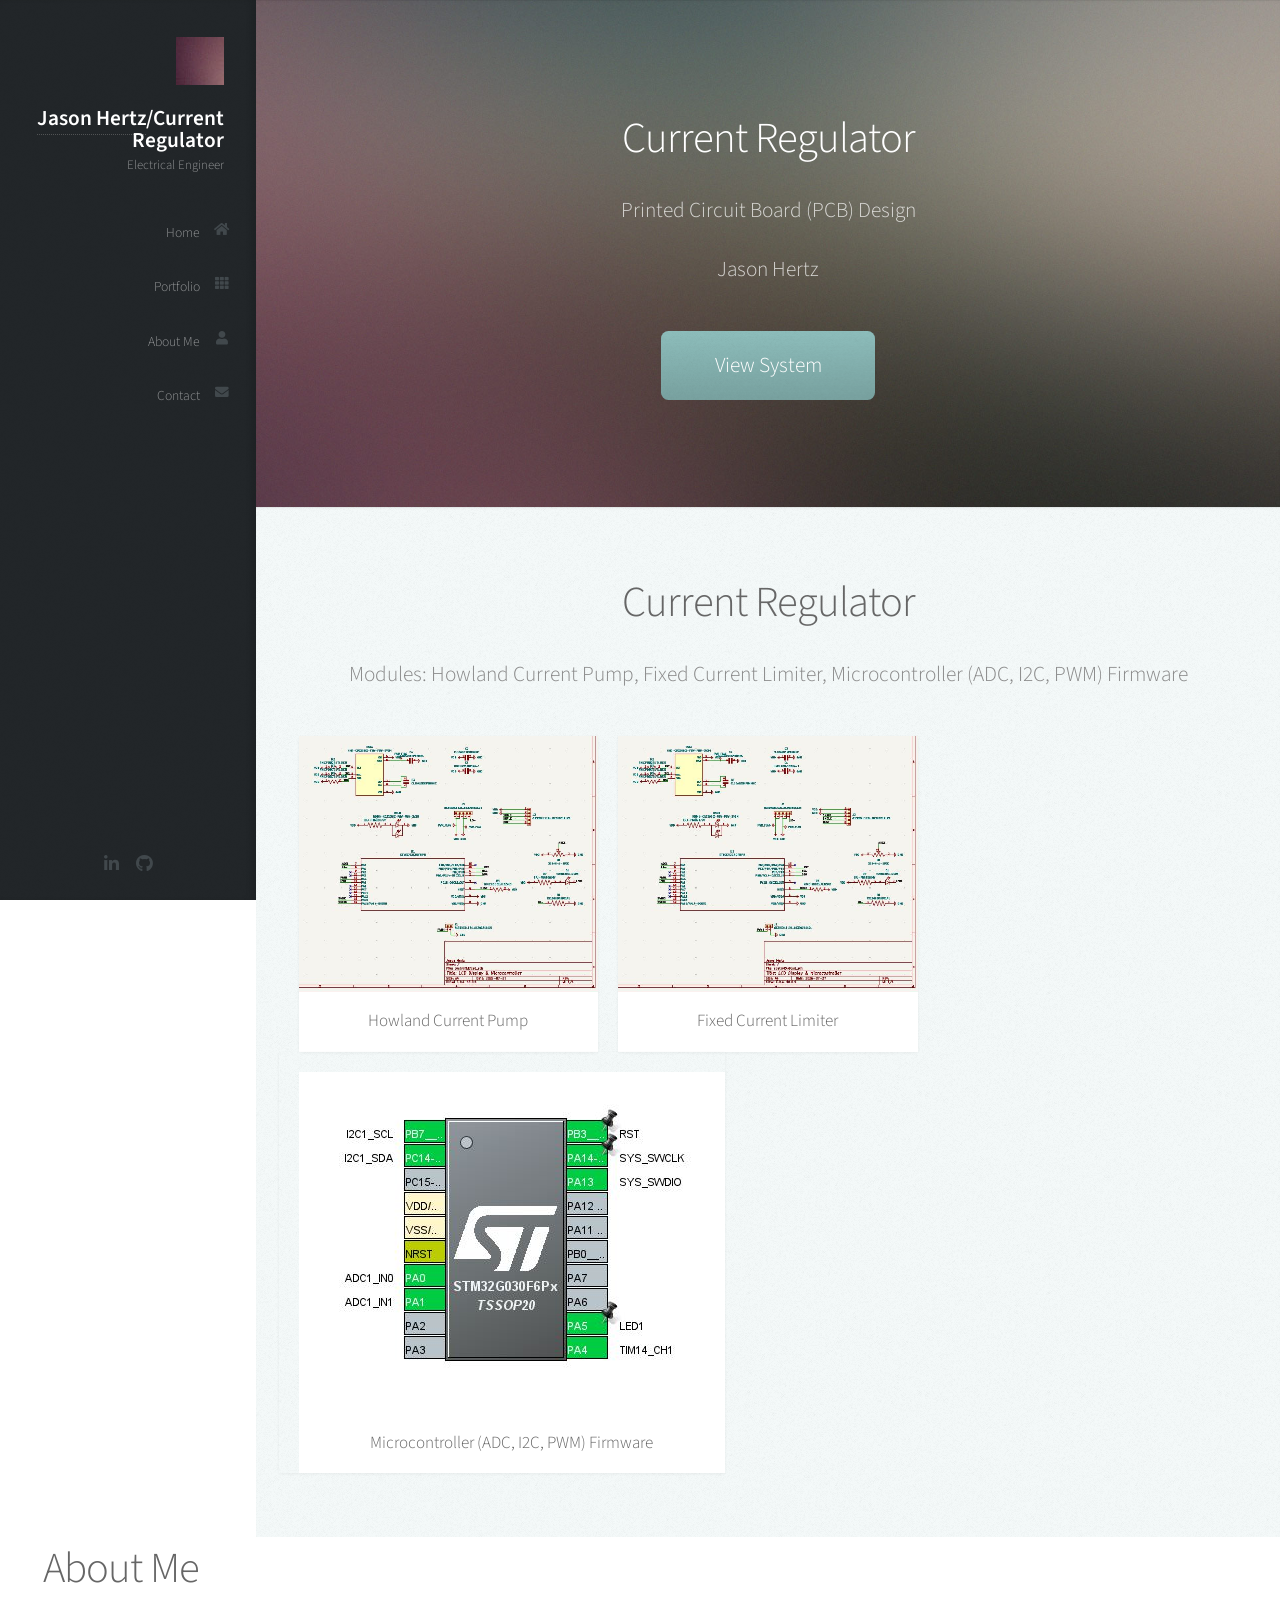
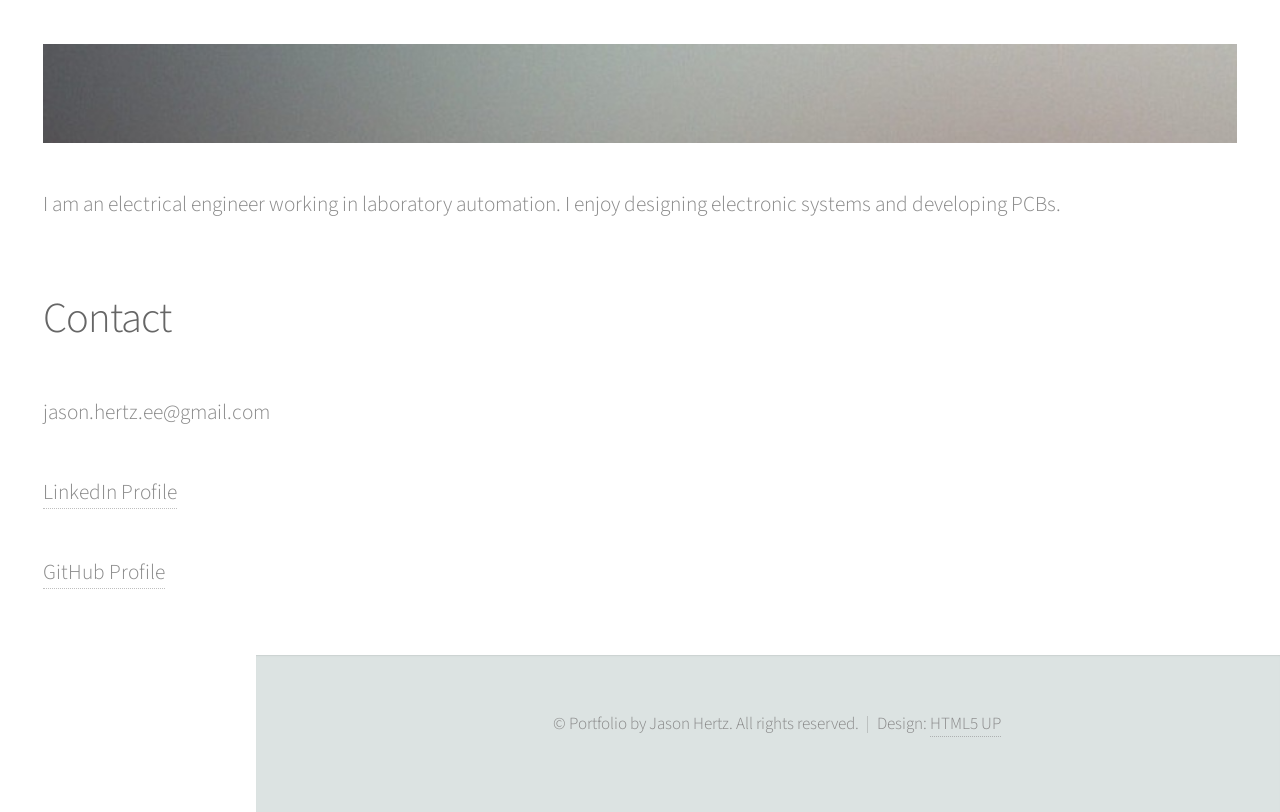
==== currentRegulatorIndex1.html @ 408d08e4 "Update title and content for Current Regulator page" ====
<!DOCTYPE HTML>
<!--
	Prologue by HTML5 UP
	html5up.net | @ajlkn
	Free for personal and commercial use under the CCA 3.0 license (html5up.net/license)
-->
<html>
	<head>
		<title>Jason Hertz/LCD Display</title>
		<meta charset="utf-8" />
		<meta name="viewport" content="width=device-width, initial-scale=1, user-scalable=no" />
		<link rel="stylesheet" href="assets/css/main.css" />
	</head>
	<body class="is-preload">

		<!-- Header -->
			<div id="header">

				<div class="top">

					<!-- Logo -->
						<div id="logo">
							<span class="image avatar48"><img src="images/avatar.jpg" alt="" /></span>
							<h1 id="title"><a href="https://jasonhertzee.github.io/">Jason Hertz</a>/Current Regulator</h1>
							<p>Electrical Engineer</p>
						</div>

					<!-- Nav -->
						<nav id="nav">
							<ul>
								<li><a href="../index.html#top" id="top-link"><span class="icon solid fa-home">Home</span></a></li>
								<li><a href="../index.html#portfolio" id="portfolio-link"><span class="icon solid fa-th">Portfolio</span></a></li>
								<li><a href="../index.html#about" id="about-link"><span class="icon solid fa-user">About Me</span></a></li>
								<li><a href="../index.html#contact" id="contact-link"><span class="icon solid fa-envelope">Contact</span></a></li>
							</ul>
						</nav>

				</div>

				<div class="bottom">

					<!-- Social Icons -->
						<ul class="icons">
							<li><a href="https://www.linkedin.com/in/jason-hertz-9854b223b/" class="icon brands fa-linkedin-in"><span class="label">LinkedIn</span></a></li>
							<li><a href="https://github.com/JasonHertzEE/JasonHertzEE" class="icon brands fa-github"><span class="label">Github</span></a></li>				
						</ul>
				</div>

			</div>

		<!-- Main -->
			<div id="main">

				<!-- Intro -->
					<section id="top" class="one dark cover">
						<div class="container">

							<header>
								<h2 class="alt"><strong>Current Regulator</strong></h2>
								<p>Printed Circuit Board (PCB) Design</p>
								<p>Jason Hertz</p>
							</header>

							<footer>
								<a href="#portfolio" class="button scrolly">View System</a>
							</footer>

						</div>
					</section>

				<!-- Portfolio -->
					<section id="portfolio" class="two">
						<div class="container">

							<header>
								<h2>Current Regulator</h2>
								<p>Modules: Howland Current Pump, Fixed Current Limiter, Microcontroller (ADC, I2C, PWM) Firmware </p>
							</header>

							<div class="row">
								<div class="col-4 col-12-mobile">
									
									<article class="item">
										<a href="https://github.com/JasonHertzEE/JasonHertzEE.github.io/blob/main/images/lcd.JPG" class="image fit"><img src="images/lcd.JPG" alt="" /></a>
										<header>
											<h3>Howland Current Pump</h3>
										</header>
									</article>
									
								</div>
								<div class="col-4 col-12-mobile">
									
									<article class="item">
										<a href="https://github.com/JasonHertzEE/JasonHertzEE.github.io/blob/main/images/lcd.JPG" class="image fit"><img src="images/lcd.JPG" alt="" /></a>
										<header>
											<h3>Fixed Current Limiter</h3>
										</header>
									</article>
									
								</div
								
								
								<div class="col-4 col-12-mobile">
									<article class="item">
										<a href="microControllerIndex1.html" class="image fit"><img src="images/microController.JPG" alt="" /></a>
										<header>
											
											<h3>Microcontroller (ADC, I2C, PWM) Firmware</h3>
										</header>
									</article>
									
								</div>
								
							</div>

						</div>
					</section>

				<!-- About Me -->
					<section id="about" class="three">
						<div class="container">

							<header>
								<h2>About Me</h2>
							</header>

							<a href="#" class="image featured"><img src="images/pic08.jpg" alt="" /></a>

							<p>I am an electrical engineer working in laboratory automation. I enjoy designing electronic systems and developing PCBs.</p>

						</div>
					</section>

				<!-- Contact -->
					<section id="contact" class="four">
						<div class="container">

							<header>
								<h2>Contact</h2>
							</header>

							<p>jason.hertz.ee@gmail.com</p>
							<p><a href = "https://www.linkedin.com/in/jason-hertz-9854b223b/">LinkedIn Profile</a></p>
							<p><a href = "https://github.com/JasonHertzEE/JasonHertzEE">GitHub Profile</a></p>
						</div>
					</section>

			</div>

		<!-- Footer -->
			<div id="footer">

				<!-- Copyright -->
					<ul class="copyright">
						<li>&copy; Portfolio by Jason Hertz. All rights reserved.</li><li>Design: <a href="http://html5up.net">HTML5 UP</a></li>
					</ul>

			</div>

		<!-- Scripts -->
			<script src="assets/js/jquery.min.js"></script>
			<script src="assets/js/jquery.scrolly.min.js"></script>
			<script src="assets/js/jquery.scrollex.min.js"></script>
			<script src="assets/js/browser.min.js"></script>
			<script src="assets/js/breakpoints.min.js"></script>
			<script src="assets/js/util.js"></script>
			<script src="assets/js/main.js"></script>

	</body>
</html>
---- assets/css/main.css ----
@import url("fontawesome-all.min.css");
@import url("https://fonts.googleapis.com/css?family=Source+Sans+Pro:300,300italic,400,600");

/*
	Prologue by HTML5 UP
	html5up.net | @ajlkn
	Free for personal and commercial use under the CCA 3.0 license (html5up.net/license)
*/

html, body, div, span, applet, object,
iframe, h1, h2, h3, h4, h5, h6, p, blockquote,
pre, a, abbr, acronym, address, big, cite,
code, del, dfn, em, img, ins, kbd, q, s, samp,
small, strike, strong, sub, sup, tt, var, b,
u, i, center, dl, dt, dd, ol, ul, li, fieldset,
form, label, legend, table, caption, tbody,
tfoot, thead, tr, th, td, article, aside,
canvas, details, embed, figure, figcaption,
footer, header, hgroup, menu, nav, output, ruby,
section, summary, time, mark, audio, video {
	margin: 0;
	padding: 0;
	border: 0;
	font-size: 100%;
	font: inherit;
	vertical-align: baseline;}

article, aside, details, figcaption, figure,
footer, header, hgroup, menu, nav, section {
	display: block;}

body {
	line-height: 1;
}

ol, ul {
	list-style: none;
}

blockquote, q {
	quotes: none;
}

	blockquote:before, blockquote:after, q:before, q:after {
		content: '';
		content: none;
	}

table {
	border-collapse: collapse;
	border-spacing: 0;
}

body {
	-webkit-text-size-adjust: none;
}

mark {
	background-color: transparent;
	color: inherit;
}

input::-moz-focus-inner {
	border: 0;
	padding: 0;
}

input, select, textarea {
	-moz-appearance: none;
	-webkit-appearance: none;
	-ms-appearance: none;
	appearance: none;
}

/* Basic */

	html {
		box-sizing: border-box;
	}

	*, *:before, *:after {
		box-sizing: inherit;
	}

	body {
		background: #fff;
		font-family: 'Source Sans Pro', sans-serif;
		font-size: 19pt;
		font-weight: 300;
		line-height: 1.75em;
		color: #888;
	}

		body.is-preload *, body.is-preload *:before, body.is-preload *:after {
			-moz-animation: none !important;
			-webkit-animation: none !important;
			-ms-animation: none !important;
			animation: none !important;
			-moz-transition: none !important;
			-webkit-transition: none !important;
			-ms-transition: none !important;
			transition: none !important;
		}

	input, textarea, select {
		font-family: 'Source Sans Pro', sans-serif;
		font-size: 19pt;
		font-weight: 300;
		line-height: 1.75em;
		color: #888;
	}

	h1, h2, h3, h4, h5, h6 {
		font-weight: 300;
		color: #666;
		line-height: 1.5em;
	}

	h1 a, h2 a, h3 a, h4 a, h5 a, h6 a {
		color: inherit;
		text-decoration: none;
	}

		h1 a strong, h2 a strong, h3 a strong, h4 a strong, h5 a strong, h6 a strong {
			color: #333;
		}

	h2 {
		font-size: 2em;
		letter-spacing: -1px;
	}

		h2.alt {
			color: #888;
		}

			h2.alt strong {
				color: #666;
			}

	h3 {
		font-size: 1.5em;
	}

	header {
		margin: 0 0 2em 0;
	}

		header > p {
			margin: 1em 0 0 0;
		}

	footer {
		margin: 2em 0 0 0;
	}

	strong, b {
		font-weight: 300;
		color: #666;
	}

	em, i {
		font-style: italic;
	}

	a {
		text-decoration: none;
		color: inherit;
		border-bottom: dotted 1px rgba(128, 128, 128, 0.5);
		-moz-transition: color 0.35s ease-in-out, border-bottom-color 0.35s ease-in-out;
		-webkit-transition: color 0.35s ease-in-out, border-bottom-color 0.35s ease-in-out;
		-ms-transition: color 0.35s ease-in-out, border-bottom-color 0.35s ease-in-out;
		transition: color 0.35s ease-in-out, border-bottom-color 0.35s ease-in-out;
		outline: 0;
	}

		a:hover {
			color: #E27689;
			border-bottom-color: rgba(255, 255, 255, 0);
		}

	sub {
		position: relative;
		top: 0.5em;
		font-size: 0.8em;
	}

	sup {
		position: relative;
		top: -0.5em;
		font-size: 0.8em;
	}

	hr {
		border: 0;
		border-top: solid 1px #ddd;
	}

	blockquote {
		border-left: solid 0.5em #ddd;
		padding: 1em 0 1em 2em;
		font-style: italic;
	}

	p, ul, ol, dl, table {
		margin-bottom: 2em;
	}

	br.clear {
		clear: both;
	}

/* Container */

	.container {
		margin: 0 auto;
		max-width: 100%;
		width: 1400px;
	}

		@media screen and (min-width: 961px) and (max-width: 1880px) {

			.container {
				width: 1200px;
			}

		}

		@media screen and (min-width: 961px) and (max-width: 1620px) {

			.container {
				width: 960px;
			}

		}

		@media screen and (min-width: 961px) and (max-width: 1320px) {

			.container {
				width: 100%;
			}

		}

		@media screen and (max-width: 960px) {

			.container {
				width: 100%;
			}

		}

		@media screen and (max-width: 736px) {

			.container {
				width: 100%;
			}

		}

/* Row */

	.row {
		display: flex;
		flex-wrap: wrap;
		box-sizing: border-box;
		align-items: stretch;
	}

		.row > * {
			box-sizing: border-box;
		}

		.row.gtr-uniform > * > :last-child {
			margin-bottom: 0;
		}

		.row.aln-left {
			justify-content: flex-start;
		}

		.row.aln-center {
			justify-content: center;
		}

		.row.aln-right {
			justify-content: flex-end;
		}

		.row.aln-top {
			align-items: flex-start;
		}

		.row.aln-middle {
			align-items: center;
		}

		.row.aln-bottom {
			align-items: flex-end;
		}

		.row > .imp {
			order: -1;
		}

		.row > .col-1 {
			width: 8.33333%;
		}

		.row > .off-1 {
			margin-left: 8.33333%;
		}

		.row > .col-2 {
			width: 16.66667%;
		}

		.row > .off-2 {
			margin-left: 16.66667%;
		}

		.row > .col-3 {
			width: 25%;
		}

		.row > .off-3 {
			margin-left: 25%;
		}

		.row > .col-4 {
			width: 33.33333%;
		}

		.row > .off-4 {
			margin-left: 33.33333%;
		}

		.row > .col-5 {
			width: 41.66667%;
		}

		.row > .off-5 {
			margin-left: 41.66667%;
		}

		.row > .col-6 {
			width: 50%;
		}

		.row > .off-6 {
			margin-left: 50%;
		}

		.row > .col-7 {
			width: 58.33333%;
		}

		.row > .off-7 {
			margin-left: 58.33333%;
		}

		.row > .col-8 {
			width: 66.66667%;
		}

		.row > .off-8 {
			margin-left: 66.66667%;
		}

		.row > .col-9 {
			width: 75%;
		}

		.row > .off-9 {
			margin-left: 75%;
		}

		.row > .col-10 {
			width: 83.33333%;
		}

		.row > .off-10 {
			margin-left: 83.33333%;
		}

		.row > .col-11 {
			width: 91.66667%;
		}

		.row > .off-11 {
			margin-left: 91.66667%;
		}

		.row > .col-12 {
			width: 100%;
		}

		.row > .off-12 {
			margin-left: 100%;
		}

		.row.gtr-0 {
			margin-top: 0px;
			margin-left: 0px;
		}

			.row.gtr-0 > * {
				padding: 0px 0 0 0px;
			}

			.row.gtr-0.gtr-uniform {
				margin-top: 0px;
			}

				.row.gtr-0.gtr-uniform > * {
					padding-top: 0px;
				}

		.row.gtr-25 {
			margin-top: -10px;
			margin-left: -10px;
		}

			.row.gtr-25 > * {
				padding: 10px 0 0 10px;
			}

			.row.gtr-25.gtr-uniform {
				margin-top: -10px;
			}

				.row.gtr-25.gtr-uniform > * {
					padding-top: 10px;
				}

		.row.gtr-50 {
			margin-top: -20px;
			margin-left: -20px;
		}

			.row.gtr-50 > * {
				padding: 20px 0 0 20px;
			}

			.row.gtr-50.gtr-uniform {
				margin-top: -20px;
			}

				.row.gtr-50.gtr-uniform > * {
					padding-top: 20px;
				}

		.row {
			margin-top: -40px;
			margin-left: -40px;
		}

			.row > * {
				padding: 40px 0 0 40px;
			}

			.row.gtr-uniform {
				margin-top: -40px;
			}

				.row.gtr-uniform > * {
					padding-top: 40px;
				}

		.row.gtr-150 {
			margin-top: -60px;
			margin-left: -60px;
		}

			.row.gtr-150 > * {
				padding: 60px 0 0 60px;
			}

			.row.gtr-150.gtr-uniform {
				margin-top: -60px;
			}

				.row.gtr-150.gtr-uniform > * {
					padding-top: 60px;
				}

		.row.gtr-200 {
			margin-top: -80px;
			margin-left: -80px;
		}

			.row.gtr-200 > * {
				padding: 80px 0 0 80px;
			}

			.row.gtr-200.gtr-uniform {
				margin-top: -80px;
			}

				.row.gtr-200.gtr-uniform > * {
					padding-top: 80px;
				}

		@media screen and (min-width: 961px) and (max-width: 1880px) {

			.row {
				display: flex;
				flex-wrap: wrap;
				box-sizing: border-box;
				align-items: stretch;
			}

				.row > * {
					box-sizing: border-box;
				}

				.row.gtr-uniform > * > :last-child {
					margin-bottom: 0;
				}

				.row.aln-left {
					justify-content: flex-start;
				}

				.row.aln-center {
					justify-content: center;
				}

				.row.aln-right {
					justify-content: flex-end;
				}

				.row.aln-top {
					align-items: flex-start;
				}

				.row.aln-middle {
					align-items: center;
				}

				.row.aln-bottom {
					align-items: flex-end;
				}

				.row > .imp-wide {
					order: -1;
				}

				.row > .col-1-wide {
					width: 8.33333%;
				}

				.row > .off-1-wide {
					margin-left: 8.33333%;
				}

				.row > .col-2-wide {
					width: 16.66667%;
				}

				.row > .off-2-wide {
					margin-left: 16.66667%;
				}

				.row > .col-3-wide {
					width: 25%;
				}

				.row > .off-3-wide {
					margin-left: 25%;
				}

				.row > .col-4-wide {
					width: 33.33333%;
				}

				.row > .off-4-wide {
					margin-left: 33.33333%;
				}

				.row > .col-5-wide {
					width: 41.66667%;
				}

				.row > .off-5-wide {
					margin-left: 41.66667%;
				}

				.row > .col-6-wide {
					width: 50%;
				}

				.row > .off-6-wide {
					margin-left: 50%;
				}

				.row > .col-7-wide {
					width: 58.33333%;
				}

				.row > .off-7-wide {
					margin-left: 58.33333%;
				}

				.row > .col-8-wide {
					width: 66.66667%;
				}

				.row > .off-8-wide {
					margin-left: 66.66667%;
				}

				.row > .col-9-wide {
					width: 75%;
				}

				.row > .off-9-wide {
					margin-left: 75%;
				}

				.row > .col-10-wide {
					width: 83.33333%;
				}

				.row > .off-10-wide {
					margin-left: 83.33333%;
				}

				.row > .col-11-wide {
					width: 91.66667%;
				}

				.row > .off-11-wide {
					margin-left: 91.66667%;
				}

				.row > .col-12-wide {
					width: 100%;
				}

				.row > .off-12-wide {
					margin-left: 100%;
				}

				.row.gtr-0 {
					margin-top: 0px;
					margin-left: 0px;
				}

					.row.gtr-0 > * {
						padding: 0px 0 0 0px;
					}

					.row.gtr-0.gtr-uniform {
						margin-top: 0px;
					}

						.row.gtr-0.gtr-uniform > * {
							padding-top: 0px;
						}

				.row.gtr-25 {
					margin-top: -10px;
					margin-left: -10px;
				}

					.row.gtr-25 > * {
						padding: 10px 0 0 10px;
					}

					.row.gtr-25.gtr-uniform {
						margin-top: -10px;
					}

						.row.gtr-25.gtr-uniform > * {
							padding-top: 10px;
						}

				.row.gtr-50 {
					margin-top: -20px;
					margin-left: -20px;
				}

					.row.gtr-50 > * {
						padding: 20px 0 0 20px;
					}

					.row.gtr-50.gtr-uniform {
						margin-top: -20px;
					}

						.row.gtr-50.gtr-uniform > * {
							padding-top: 20px;
						}

				.row {
					margin-top: -40px;
					margin-left: -40px;
				}

					.row > * {
						padding: 40px 0 0 40px;
					}

					.row.gtr-uniform {
						margin-top: -40px;
					}

						.row.gtr-uniform > * {
							padding-top: 40px;
						}

				.row.gtr-150 {
					margin-top: -60px;
					margin-left: -60px;
				}

					.row.gtr-150 > * {
						padding: 60px 0 0 60px;
					}

					.row.gtr-150.gtr-uniform {
						margin-top: -60px;
					}

						.row.gtr-150.gtr-uniform > * {
							padding-top: 60px;
						}

				.row.gtr-200 {
					margin-top: -80px;
					margin-left: -80px;
				}

					.row.gtr-200 > * {
						padding: 80px 0 0 80px;
					}

					.row.gtr-200.gtr-uniform {
						margin-top: -80px;
					}

						.row.gtr-200.gtr-uniform > * {
							padding-top: 80px;
						}

		}

		@media screen and (min-width: 961px) and (max-width: 1620px) {

			.row {
				display: flex;
				flex-wrap: wrap;
				box-sizing: border-box;
				align-items: stretch;
			}

				.row > * {
					box-sizing: border-box;
				}

				.row.gtr-uniform > * > :last-child {
					margin-bottom: 0;
				}

				.row.aln-left {
					justify-content: flex-start;
				}

				.row.aln-center {
					justify-content: center;
				}

				.row.aln-right {
					justify-content: flex-end;
				}

				.row.aln-top {
					align-items: flex-start;
				}

				.row.aln-middle {
					align-items: center;
				}

				.row.aln-bottom {
					align-items: flex-end;
				}

				.row > .imp-normal {
					order: -1;
				}

				.row > .col-1-normal {
					width: 8.33333%;
				}

				.row > .off-1-normal {
					margin-left: 8.33333%;
				}

				.row > .col-2-normal {
					width: 16.66667%;
				}

				.row > .off-2-normal {
					margin-left: 16.66667%;
				}

				.row > .col-3-normal {
					width: 25%;
				}

				.row > .off-3-normal {
					margin-left: 25%;
				}

				.row > .col-4-normal {
					width: 33.33333%;
				}

				.row > .off-4-normal {
					margin-left: 33.33333%;
				}

				.row > .col-5-normal {
					width: 41.66667%;
				}

				.row > .off-5-normal {
					margin-left: 41.66667%;
				}

				.row > .col-6-normal {
					width: 50%;
				}

				.row > .off-6-normal {
					margin-left: 50%;
				}

				.row > .col-7-normal {
					width: 58.33333%;
				}

				.row > .off-7-normal {
					margin-left: 58.33333%;
				}

				.row > .col-8-normal {
					width: 66.66667%;
				}

				.row > .off-8-normal {
					margin-left: 66.66667%;
				}

				.row > .col-9-normal {
					width: 75%;
				}

				.row > .off-9-normal {
					margin-left: 75%;
				}

				.row > .col-10-normal {
					width: 83.33333%;
				}

				.row > .off-10-normal {
					margin-left: 83.33333%;
				}

				.row > .col-11-normal {
					width: 91.66667%;
				}

				.row > .off-11-normal {
					margin-left: 91.66667%;
				}

				.row > .col-12-normal {
					width: 100%;
				}

				.row > .off-12-normal {
					margin-left: 100%;
				}

				.row.gtr-0 {
					margin-top: 0px;
					margin-left: 0px;
				}

					.row.gtr-0 > * {
						padding: 0px 0 0 0px;
					}

					.row.gtr-0.gtr-uniform {
						margin-top: 0px;
					}

						.row.gtr-0.gtr-uniform > * {
							padding-top: 0px;
						}

				.row.gtr-25 {
					margin-top: -10px;
					margin-left: -10px;
				}

					.row.gtr-25 > * {
						padding: 10px 0 0 10px;
					}

					.row.gtr-25.gtr-uniform {
						margin-top: -10px;
					}

						.row.gtr-25.gtr-uniform > * {
							padding-top: 10px;
						}

				.row.gtr-50 {
					margin-top: -20px;
					margin-left: -20px;
				}

					.row.gtr-50 > * {
						padding: 20px 0 0 20px;
					}

					.row.gtr-50.gtr-uniform {
						margin-top: -20px;
					}

						.row.gtr-50.gtr-uniform > * {
							padding-top: 20px;
						}

				.row {
					margin-top: -40px;
					margin-left: -40px;
				}

					.row > * {
						padding: 40px 0 0 40px;
					}

					.row.gtr-uniform {
						margin-top: -40px;
					}

						.row.gtr-uniform > * {
							padding-top: 40px;
						}

				.row.gtr-150 {
					margin-top: -60px;
					margin-left: -60px;
				}

					.row.gtr-150 > * {
						padding: 60px 0 0 60px;
					}

					.row.gtr-150.gtr-uniform {
						margin-top: -60px;
					}

						.row.gtr-150.gtr-uniform > * {
							padding-top: 60px;
						}

				.row.gtr-200 {
					margin-top: -80px;
					margin-left: -80px;
				}

					.row.gtr-200 > * {
						padding: 80px 0 0 80px;
					}

					.row.gtr-200.gtr-uniform {
						margin-top: -80px;
					}

						.row.gtr-200.gtr-uniform > * {
							padding-top: 80px;
						}

		}

		@media screen and (min-width: 961px) and (max-width: 1320px) {

			.row {
				display: flex;
				flex-wrap: wrap;
				box-sizing: border-box;
				align-items: stretch;
			}

				.row > * {
					box-sizing: border-box;
				}

				.row.gtr-uniform > * > :last-child {
					margin-bottom: 0;
				}

				.row.aln-left {
					justify-content: flex-start;
				}

				.row.aln-center {
					justify-content: center;
				}

				.row.aln-right {
					justify-content: flex-end;
				}

				.row.aln-top {
					align-items: flex-start;
				}

				.row.aln-middle {
					align-items: center;
				}

				.row.aln-bottom {
					align-items: flex-end;
				}

				.row > .imp-narrow {
					order: -1;
				}

				.row > .col-1-narrow {
					width: 8.33333%;
				}

				.row > .off-1-narrow {
					margin-left: 8.33333%;
				}

				.row > .col-2-narrow {
					width: 16.66667%;
				}

				.row > .off-2-narrow {
					margin-left: 16.66667%;
				}

				.row > .col-3-narrow {
					width: 25%;
				}

				.row > .off-3-narrow {
					margin-left: 25%;
				}

				.row > .col-4-narrow {
					width: 33.33333%;
				}

				.row > .off-4-narrow {
					margin-left: 33.33333%;
				}

				.row > .col-5-narrow {
					width: 41.66667%;
				}

				.row > .off-5-narrow {
					margin-left: 41.66667%;
				}

				.row > .col-6-narrow {
					width: 50%;
				}

				.row > .off-6-narrow {
					margin-left: 50%;
				}

				.row > .col-7-narrow {
					width: 58.33333%;
				}

				.row > .off-7-narrow {
					margin-left: 58.33333%;
				}

				.row > .col-8-narrow {
					width: 66.66667%;
				}

				.row > .off-8-narrow {
					margin-left: 66.66667%;
				}

				.row > .col-9-narrow {
					width: 75%;
				}

				.row > .off-9-narrow {
					margin-left: 75%;
				}

				.row > .col-10-narrow {
					width: 83.33333%;
				}

				.row > .off-10-narrow {
					margin-left: 83.33333%;
				}

				.row > .col-11-narrow {
					width: 91.66667%;
				}

				.row > .off-11-narrow {
					margin-left: 91.66667%;
				}

				.row > .col-12-narrow {
					width: 100%;
				}

				.row > .off-12-narrow {
					margin-left: 100%;
				}

				.row.gtr-0 {
					margin-top: 0px;
					margin-left: 0px;
				}

					.row.gtr-0 > * {
						padding: 0px 0 0 0px;
					}

					.row.gtr-0.gtr-uniform {
						margin-top: 0px;
					}

						.row.gtr-0.gtr-uniform > * {
							padding-top: 0px;
						}

				.row.gtr-25 {
					margin-top: -5px;
					margin-left: -5px;
				}

					.row.gtr-25 > * {
						padding: 5px 0 0 5px;
					}

					.row.gtr-25.gtr-uniform {
						margin-top: -5px;
					}

						.row.gtr-25.gtr-uniform > * {
							padding-top: 5px;
						}

				.row.gtr-50 {
					margin-top: -10px;
					margin-left: -10px;
				}

					.row.gtr-50 > * {
						padding: 10px 0 0 10px;
					}

					.row.gtr-50.gtr-uniform {
						margin-top: -10px;
					}

						.row.gtr-50.gtr-uniform > * {
							padding-top: 10px;
						}

				.row {
					margin-top: -20px;
					margin-left: -20px;
				}

					.row > * {
						padding: 20px 0 0 20px;
					}

					.row.gtr-uniform {
						margin-top: -20px;
					}

						.row.gtr-uniform > * {
							padding-top: 20px;
						}

				.row.gtr-150 {
					margin-top: -30px;
					margin-left: -30px;
				}

					.row.gtr-150 > * {
						padding: 30px 0 0 30px;
					}

					.row.gtr-150.gtr-uniform {
						margin-top: -30px;
					}

						.row.gtr-150.gtr-uniform > * {
							padding-top: 30px;
						}

				.row.gtr-200 {
					margin-top: -40px;
					margin-left: -40px;
				}

					.row.gtr-200 > * {
						padding: 40px 0 0 40px;
					}

					.row.gtr-200.gtr-uniform {
						margin-top: -40px;
					}

						.row.gtr-200.gtr-uniform > * {
							padding-top: 40px;
						}

		}

		@media screen and (max-width: 960px) {

			.row {
				display: flex;
				flex-wrap: wrap;
				box-sizing: border-box;
				align-items: stretch;
			}

				.row > * {
					box-sizing: border-box;
				}

				.row.gtr-uniform > * > :last-child {
					margin-bottom: 0;
				}

				.row.aln-left {
					justify-content: flex-start;
				}

				.row.aln-center {
					justify-content: center;
				}

				.row.aln-right {
					justify-content: flex-end;
				}

				.row.aln-top {
					align-items: flex-start;
				}

				.row.aln-middle {
					align-items: center;
				}

				.row.aln-bottom {
					align-items: flex-end;
				}

				.row > .imp-narrower {
					order: -1;
				}

				.row > .col-1-narrower {
					width: 8.33333%;
				}

				.row > .off-1-narrower {
					margin-left: 8.33333%;
				}

				.row > .col-2-narrower {
					width: 16.66667%;
				}

				.row > .off-2-narrower {
					margin-left: 16.66667%;
				}

				.row > .col-3-narrower {
					width: 25%;
				}

				.row > .off-3-narrower {
					margin-left: 25%;
				}

				.row > .col-4-narrower {
					width: 33.33333%;
				}

				.row > .off-4-narrower {
					margin-left: 33.33333%;
				}

				.row > .col-5-narrower {
					width: 41.66667%;
				}

				.row > .off-5-narrower {
					margin-left: 41.66667%;
				}

				.row > .col-6-narrower {
					width: 50%;
				}

				.row > .off-6-narrower {
					margin-left: 50%;
				}

				.row > .col-7-narrower {
					width: 58.33333%;
				}

				.row > .off-7-narrower {
					margin-left: 58.33333%;
				}

				.row > .col-8-narrower {
					width: 66.66667%;
				}

				.row > .off-8-narrower {
					margin-left: 66.66667%;
				}

				.row > .col-9-narrower {
					width: 75%;
				}

				.row > .off-9-narrower {
					margin-left: 75%;
				}

				.row > .col-10-narrower {
					width: 83.33333%;
				}

				.row > .off-10-narrower {
					margin-left: 83.33333%;
				}

				.row > .col-11-narrower {
					width: 91.66667%;
				}

				.row > .off-11-narrower {
					margin-left: 91.66667%;
				}

				.row > .col-12-narrower {
					width: 100%;
				}

				.row > .off-12-narrower {
					margin-left: 100%;
				}

				.row.gtr-0 {
					margin-top: 0px;
					margin-left: 0px;
				}

					.row.gtr-0 > * {
						padding: 0px 0 0 0px;
					}

					.row.gtr-0.gtr-uniform {
						margin-top: 0px;
					}

						.row.gtr-0.gtr-uniform > * {
							padding-top: 0px;
						}

				.row.gtr-25 {
					margin-top: -5px;
					margin-left: -5px;
				}

					.row.gtr-25 > * {
						padding: 5px 0 0 5px;
					}

					.row.gtr-25.gtr-uniform {
						margin-top: -5px;
					}

						.row.gtr-25.gtr-uniform > * {
							padding-top: 5px;
						}

				.row.gtr-50 {
					margin-top: -10px;
					margin-left: -10px;
				}

					.row.gtr-50 > * {
						padding: 10px 0 0 10px;
					}

					.row.gtr-50.gtr-uniform {
						margin-top: -10px;
					}

						.row.gtr-50.gtr-uniform > * {
							padding-top: 10px;
						}

				.row {
					margin-top: -20px;
					margin-left: -20px;
				}

					.row > * {
						padding: 20px 0 0 20px;
					}

					.row.gtr-uniform {
						margin-top: -20px;
					}

						.row.gtr-uniform > * {
							padding-top: 20px;
						}

				.row.gtr-150 {
					margin-top: -30px;
					margin-left: -30px;
				}

					.row.gtr-150 > * {
						padding: 30px 0 0 30px;
					}

					.row.gtr-150.gtr-uniform {
						margin-top: -30px;
					}

						.row.gtr-150.gtr-uniform > * {
							padding-top: 30px;
						}

				.row.gtr-200 {
					margin-top: -40px;
					margin-left: -40px;
				}

					.row.gtr-200 > * {
						padding: 40px 0 0 40px;
					}

					.row.gtr-200.gtr-uniform {
						margin-top: -40px;
					}

						.row.gtr-200.gtr-uniform > * {
							padding-top: 40px;
						}

		}

		@media screen and (max-width: 736px) {

			.row {
				display: flex;
				flex-wrap: wrap;
				box-sizing: border-box;
				align-items: stretch;
			}

				.row > * {
					box-sizing: border-box;
				}

				.row.gtr-uniform > * > :last-child {
					margin-bottom: 0;
				}

				.row.aln-left {
					justify-content: flex-start;
				}

				.row.aln-center {
					justify-content: center;
				}

				.row.aln-right {
					justify-content: flex-end;
				}

				.row.aln-top {
					align-items: flex-start;
				}

				.row.aln-middle {
					align-items: center;
				}

				.row.aln-bottom {
					align-items: flex-end;
				}

				.row > .imp-mobile {
					order: -1;
				}

				.row > .col-1-mobile {
					width: 8.33333%;
				}

				.row > .off-1-mobile {
					margin-left: 8.33333%;
				}

				.row > .col-2-mobile {
					width: 16.66667%;
				}

				.row > .off-2-mobile {
					margin-left: 16.66667%;
				}

				.row > .col-3-mobile {
					width: 25%;
				}

				.row > .off-3-mobile {
					margin-left: 25%;
				}

				.row > .col-4-mobile {
					width: 33.33333%;
				}

				.row > .off-4-mobile {
					margin-left: 33.33333%;
				}

				.row > .col-5-mobile {
					width: 41.66667%;
				}

				.row > .off-5-mobile {
					margin-left: 41.66667%;
				}

				.row > .col-6-mobile {
					width: 50%;
				}

				.row > .off-6-mobile {
					margin-left: 50%;
				}

				.row > .col-7-mobile {
					width: 58.33333%;
				}

				.row > .off-7-mobile {
					margin-left: 58.33333%;
				}

				.row > .col-8-mobile {
					width: 66.66667%;
				}

				.row > .off-8-mobile {
					margin-left: 66.66667%;
				}

				.row > .col-9-mobile {
					width: 75%;
				}

				.row > .off-9-mobile {
					margin-left: 75%;
				}

				.row > .col-10-mobile {
					width: 83.33333%;
				}

				.row > .off-10-mobile {
					margin-left: 83.33333%;
				}

				.row > .col-11-mobile {
					width: 91.66667%;
				}

				.row > .off-11-mobile {
					margin-left: 91.66667%;
				}

				.row > .col-12-mobile {
					width: 100%;
				}

				.row > .off-12-mobile {
					margin-left: 100%;
				}

				.row.gtr-0 {
					margin-top: 0px;
					margin-left: 0px;
				}

					.row.gtr-0 > * {
						padding: 0px 0 0 0px;
					}

					.row.gtr-0.gtr-uniform {
						margin-top: 0px;
					}

						.row.gtr-0.gtr-uniform > * {
							padding-top: 0px;
						}

				.row.gtr-25 {
					margin-top: -5px;
					margin-left: -5px;
				}

					.row.gtr-25 > * {
						padding: 5px 0 0 5px;
					}

					.row.gtr-25.gtr-uniform {
						margin-top: -5px;
					}

						.row.gtr-25.gtr-uniform > * {
							padding-top: 5px;
						}

				.row.gtr-50 {
					margin-top: -10px;
					margin-left: -10px;
				}

					.row.gtr-50 > * {
						padding: 10px 0 0 10px;
					}

					.row.gtr-50.gtr-uniform {
						margin-top: -10px;
					}

						.row.gtr-50.gtr-uniform > * {
							padding-top: 10px;
						}

				.row {
					margin-top: -20px;
					margin-left: -20px;
				}

					.row > * {
						padding: 20px 0 0 20px;
					}

					.row.gtr-uniform {
						margin-top: -20px;
					}

						.row.gtr-uniform > * {
							padding-top: 20px;
						}

				.row.gtr-150 {
					margin-top: -30px;
					margin-left: -30px;
				}

					.row.gtr-150 > * {
						padding: 30px 0 0 30px;
					}

					.row.gtr-150.gtr-uniform {
						margin-top: -30px;
					}

						.row.gtr-150.gtr-uniform > * {
							padding-top: 30px;
						}

				.row.gtr-200 {
					margin-top: -40px;
					margin-left: -40px;
				}

					.row.gtr-200 > * {
						padding: 40px 0 0 40px;
					}

					.row.gtr-200.gtr-uniform {
						margin-top: -40px;
					}

						.row.gtr-200.gtr-uniform > * {
							padding-top: 40px;
						}

		}

/* Sections/Article */

	section, article {
		margin-bottom: 3em;
	}

		section > :last-child,
		section > .container, section:last-child, article > :last-child,
		article > .container, article:last-child {
			margin-bottom: 0;
		}

		.row > section, .row > article {
			margin-bottom: 0;
		}

/* Image */

	.image {
		display: inline-block;
		border: 0;
	}

		.image img {
			display: block;
			width: 100%;
		}

		.image.avatar48 {
			width: 48px;
			height: 48px;
			background: #f00;
		}

			.image.avatar48 img {
				width: 48px;
				height: 48px;
			}

		.image.fit {
			display: block;
			width: 100%;
		}

		.image.featured {
			display: block;
			width: 100%;
			margin: 0 0 2em 0;
		}

		.image.left {
			float: left;
			margin: 0 2em 2em 0;
		}

		.image.centered {
			display: block;
			margin: 0 0 2em 0;
		}

			.image.centered img {
				margin: 0 auto;
				width: auto;
			}

/* List */

	ul {
		list-style: disc;
		padding-left: 1em;
	}

		ul li {
			padding-left: 0.5em;
		}

	ol {
		list-style: decimal;
		padding-left: 1.25em;
	}

		ol li {
			padding-left: 0.25em;
		}

/* Icons */

	ul.icons {
		cursor: default;
		list-style: none;
		padding-left: 0;
	}

		ul.icons li {
			display: inline-block;
			padding-left: 0;
		}

		ul.icons a {
			display: inline-block;
			width: 2em;
			height: 2em;
			line-height: 2em;
			text-align: center;
			border: 0;
		}

/* Form */

	form label {
		display: block;
		text-align: left;
		margin-bottom: 0.5em;
	}

	form input[type="text"],
	form input[type="email"],
	form input[type="password"],
	form select,
	form textarea {
		position: relative;
		-webkit-appearance: none;
		display: block;
		border: 0;
		outline: 0;
		background: #fff;
		background: rgba(255, 255, 255, 0.75);
		width: 100%;
		border-radius: 0.35em;
		padding: 0.75em 1em 0.75em 1em;
		box-shadow: inset 0 0.1em 0.1em 0 rgba(0, 0, 0, 0.05);
		border: solid 1px rgba(0, 0, 0, 0.15);
		-moz-transition: all 0.35s ease-in-out;
		-webkit-transition: all 0.35s ease-in-out;
		-ms-transition: all 0.35s ease-in-out;
		transition: all 0.35s ease-in-out;
	}

		form input[type="text"]:focus,
		form input[type="email"]:focus,
		form input[type="password"]:focus,
		form select:focus,
		form textarea:focus {
			box-shadow: 0 0 2px 1px #8ebebc;
			background: #fff;
		}

	form input[type="text"],
	form input[type="email"],
	form input[type="password"],
	form select {
		line-height: 1.25em;
	}

	form textarea {
		min-height: 14em;
	}

	form ::-webkit-input-placeholder {
		color: #555 !important;
	}

	form :-moz-placeholder {
		color: #555 !important;
	}

	form ::-moz-placeholder {
		color: #555 !important;
	}

	form :-ms-input-placeholder {
		color: #555 !important;
	}

	form ::-moz-focus-inner {
		border: 0;
	}

/* Table */

	table {
		width: 100%;
		text-align: left;
	}

		table tbody tr:nth-child(2n+2) {
			background: #f4f4f4;
		}

		table td {
			padding: 0.5em 1em 0.5em 1em;
		}

		table th {
			text-align: left;
			padding: 0.5em 1em 0.5em 1em;
			color: #fff;
			background: #222729 url("images/overlay.png");
		}

		table thead {
			background: #444;
			color: #fff;
		}

		table tfoot {
			background: #eee;
		}

/* Button */

	input[type="button"],
	input[type="submit"],
	input[type="reset"],
	button,
	.button {
		position: relative;
		display: inline-block;
		border-radius: 0.35em;
		color: #fff !important;
		text-decoration: none;
		padding: 0.75em 2.5em 0.75em 2.5em;
		background-color: #8ebebc;
		border: 0;
		cursor: pointer;
		background-image: -moz-linear-gradient(top, rgba(0, 0, 0, 0), rgba(0, 0, 0, 0.15)), url("images/overlay.png");
		background-image: -webkit-linear-gradient(top, rgba(0, 0, 0, 0), rgba(0, 0, 0, 0.15)), url("images/overlay.png");
		background-image: -ms-linear-gradient(top, rgba(0, 0, 0, 0), rgba(0, 0, 0, 0.15)), url("images/overlay.png");
		background-image: linear-gradient(top, rgba(0, 0, 0, 0), rgba(0, 0, 0, 0.15)), url("images/overlay.png");
		-moz-transition: background-color 0.35s ease-in-out;
		-webkit-transition: background-color 0.35s ease-in-out;
		-ms-transition: background-color 0.35s ease-in-out;
		transition: background-color 0.35s ease-in-out;
	}

		input[type="button"]:hover,
		input[type="submit"]:hover,
		input[type="reset"]:hover,
		button:hover,
		.button:hover {
			background-color: #9ececc;
		}

		input[type="button"]:active,
		input[type="submit"]:active,
		input[type="reset"]:active,
		button:active,
		.button:active {
			background-color: #7eaeac;
		}

/* Item */

	.item {
		box-shadow: 0 0.05em 0.15em 0 rgba(0, 0, 0, 0.05);
		margin-bottom: 40px;
	}

		.item header {
			background: #fff;
			margin: 0;
			padding: 1em 0 1em 0;
			font-size: 0.8em;
		}

			.item header h3 {
				font-size: 1em;
			}

/* Icons */

	.icon {
		text-decoration: none;
		text-decoration: none;
	}

		.icon:before {
			-moz-osx-font-smoothing: grayscale;
			-webkit-font-smoothing: antialiased;
			display: inline-block;
			font-style: normal;
			font-variant: normal;
			text-rendering: auto;
			line-height: 1;
			text-transform: none !important;
			font-family: 'Font Awesome 5 Free';
			font-weight: 400;
		}

		.icon:before {
			line-height: inherit;
		}

		.icon > .label {
			display: none;
		}

		.icon.solid:before {
			font-weight: 900;
		}

		.icon.brands:before {
			font-family: 'Font Awesome 5 Brands';
		}

/* Header */

	#header {
		display: -moz-flex;
		display: -webkit-flex;
		display: -ms-flex;
		display: flex;
		-moz-flex-direction: column;
		-webkit-flex-direction: column;
		-ms-flex-direction: column;
		flex-direction: column;
		-moz-justify-content: space-between;
		-webkit-justify-content: space-between;
		-ms-justify-content: space-between;
		justify-content: space-between;
		background: #222629 url("images/overlay.png");
		box-shadow: inset -0.25em 0 0.25em 0 rgba(0, 0, 0, 0.1);
		color: #fff;
		height: 100%;
		left: 0;
		overflow-y: auto;
		position: fixed;
		text-align: right;
		top: 0;
		width: 375px;
	}

		#header .top {
			-moz-flex-grow: 1;
			-webkit-flex-grow: 1;
			-ms-flex-grow: 1;
			flex-grow: 1;
		}

		#header .bottom {
			-moz-flex-shrink: 0;
			-webkit-flex-shrink: 0;
			-ms-flex-shrink: 0;
			flex-shrink: 0;
			padding: 1.5em 0 0.75em 0;
		}

			#header .bottom > :last-child {
				margin-bottom: 0;
			}

		#header .icons {
			font-size: 0.8em;
			text-align: center;
		}

			#header .icons a {
				color: #41484c;
				-moz-transition: color 0.35s ease-in-out;
				-webkit-transition: color 0.35s ease-in-out;
				-ms-transition: color 0.35s ease-in-out;
				transition: color 0.35s ease-in-out;
			}

				#header .icons a:hover {
					color: #fff;
				}

	#logo {
		position: relative;
		margin: 1.75em 1.5em 1.5em 1.5em;
		min-height: 48px;
		cursor: default;
	}

		#logo h1 {
			position: relative;
			color: #fff;
			font-weight: 600;
			font-size: 1em;
			line-height: 1em;
		}

		#logo p {
			position: relative;
			display: block;
			font-size: 0.6em;
			color: rgba(255, 255, 255, 0.5);
			line-height: 1.25em;
			margin: 0.5em 0 0 0;
		}

		#logo .image {
			position: absolute;
			left: 0;
			top: 0;
		}

	#nav ul {
		list-style: none;
		padding-left: 0;
		margin-bottom: 0;
	}

		#nav ul li {
			padding-left: 0;
		}

			#nav ul li a {
				display: block;
				padding: 0.5em 1.5em 0.5em 1.5em;
				color: rgba(255, 255, 255, 0.5);
				text-decoration: none;
				outline: 0;
				border: 0;
				-moz-transition: none;
				-webkit-transition: none;
				-ms-transition: none;
				transition: none;
			}

				#nav ul li a span {
					position: relative;
					display: block;
					font-size: 0.8em;
				}

					#nav ul li a span:before {
						position: absolute;
						left: 0;
						color: #41484c;
						text-align: center;
						width: 1.25em;
						line-height: 1.75em;
					}

				#nav ul li a.active {
					background: rgba(0, 0, 0, 0.15);
					box-shadow: inset 0 0 0.25em 0 rgba(0, 0, 0, 0.125);
					color: #fff;
				}

					#nav ul li a.active span:before {
						color: #e27689;
					}

/* Footer */

	#footer {
		margin-left: 375px;
		text-align: center;
		background-color: #dce3e2;
		padding: 3em 0 4em 0;
		box-shadow: inset 0 1px 0 0 rgba(0, 0, 0, 0.05), inset 0 0.1em 0.1em 0 rgba(0, 0, 0, 0.025);
		font-size: 0.8em;
	}

		#footer .copyright {
			cursor: default;
			margin: 0;
		}

			#footer .copyright li {
				display: inline-block;
				line-height: 1em;
				border-left: solid 1px rgba(128, 128, 128, 0.35);
				padding: 0 0 0 0.5em;
				margin: 0 0 0 0.5em;
			}

				#footer .copyright li:first-child {
					border-left: 0;
					padding-left: 0;
					margin-left: 0;
				}

/* Main */

	#main {
		margin-left: 375px;
	}

		#main > section {
			margin: 0;
			overflow: hidden;
			padding: 4em 0;
			box-shadow: inset 0 1px 0 0 rgba(0, 0, 0, 0.05), inset 0 0.1em 0.1em 0 rgba(0, 0, 0, 0.025);
			text-align: center;
			background-image: url("images/overlay.png");
		}

			#main > section.dark {
				color: #ddd;
				color: rgba(255, 255, 255, 0.75);
			}

				#main > section.dark h2, #main > section.dark h3, #main > section.dark h4, #main > section.dark h5, #main > section.dark h6 {
					color: inherit;
				}

				#main > section.dark strong {
					color: #fff;
					border-color: inherit;
				}

				#main > section.dark a {
					color: #fff;
					border-color: inherit;
				}

					#main > section.dark a:hover {
						border-bottom-color: rgba(255, 255, 255, 0);
					}

			#main > section.cover {
				padding: 10em 0;
				background-size: cover;
				background-position: center center;
			}

			#main > section.one {
				background-color: #81918E;
				background-image: url("../../images/banner.jpg");
			}

			#main > section.two {
				background-color: #f5fafa;
			}

			#main > section.three {
				background-color: #ecf1f1;
			}

			#main > section.four {
				background-color: #e8edec;
			}

/* Wide */

	@media screen and (min-width: 961px) and (max-width: 1880px) {

		/* Basic */

			body, input, textarea, select {
				font-size: 17pt;
			}

		/* Header */

			#header {
				width: 300px;
			}

		/* Footer */

			#footer {
				margin-left: 300px;
			}

		/* Main */

			#main {
				margin-left: 300px;
			}

	}

/* Normal */

	@media screen and (min-width: 961px) and (max-width: 1620px) {

		/* Main */

			#main > section {
				padding: 3em 0;
			}

			#main section.cover {
				padding: 5em 0;
			}

	}

/* Narrow */

	@media screen and (min-width: 961px) and (max-width: 1320px) {

		/* Basic */

			body, input, textarea, select {
				font-size: 16pt;
			}

			.container {
				padding: 0 2em 0 2em;
			}

		/* Icons */

			ul.icons li a {
				width: 1.75em;
			}

		/* Item */

			.item {
				margin-bottom: 20px;
			}

		/* Header */

			#header {
				width: 20%;
			}

			#logo .image {
				position: relative;
				margin: 0 0 0.5em 0;
			}

			#nav ul li a {
				font-size: 0.8em;
				padding-top: 0.5em;
				padding-bottom: 0.5em;
			}

				#nav ul li a span {
					padding-right: 2.25em;
				}

					#nav ul li a span:before {
						left: 100%;
						margin-left: -1.25em;
						line-height: 2.25em;
					}

		/* Footer */

			#footer {
				margin-left: 20%;
			}

		/* Main */

			#main {
				margin-left: 20%;
			}

	}

/* Narrower */

	#headerToggle {
		display: none;
	}

	@media screen and (max-width: 960px) {

		/* Basic */

			html, body {
				overflow-x: hidden;
			}

			body, input, textarea, select {
				font-size: 16pt;
			}

			header br {
				display: none;
			}

			.container {
				padding: 0 2em 0 2em;
			}

		/* Item */

			.item {
				margin-bottom: 15px;
			}

		/* Icons */

			ul.icons a {
				width: 1.75em;
				font-size: 1.25em;
			}

		/* Header */

			#header {
				-moz-backface-visibility: hidden;
				-webkit-backface-visibility: hidden;
				-ms-backface-visibility: hidden;
				backface-visibility: hidden;
				-moz-transform: translateX(-275px);
				-webkit-transform: translateX(-275px);
				-ms-transform: translateX(-275px);
				transform: translateX(-275px);
				-moz-transition: -moz-transform 0.5s ease;
				-webkit-transition: -webkit-transform 0.5s ease;
				-ms-transition: -ms-transform 0.5s ease;
				transition: transform 0.5s ease;
				-webkit-overflow-scrolling: touch;
				display: block;
				height: 100%;
				left: 0;
				overflow-y: auto;
				position: fixed;
				top: 0;
				width: 275px;
				z-index: 10002;
				width: 275px;
				background: #222729 url("images/overlay.png");
				box-shadow: inset -0.25em 0 0.25em 0 rgba(0, 0, 0, 0.125);
			}

				#header .top {
					position: relative;
				}

				#header .bottom {
					border-top: solid 1px rgba(255, 255, 255, 0.05);
					box-shadow: 0 -1px 0 0 rgba(0, 0, 0, 0.15);
					padding-top: 2em;
					margin-top: 2em;
					position: relative;
				}

			#logo {
				margin: 1.5em 1.25em 1.25em 1.25em;
			}

			#nav ul li a {
				padding: 0.5em 1.25em 0.5em 1.25em;
			}

			#headerToggle {
				-moz-backface-visibility: hidden;
				-webkit-backface-visibility: hidden;
				-ms-backface-visibility: hidden;
				backface-visibility: hidden;
				-moz-transition: -moz-transform 0.5s ease;
				-webkit-transition: -webkit-transform 0.5s ease;
				-ms-transition: -ms-transform 0.5s ease;
				transition: transform 0.5s ease;
				display: block;
				height: 2.25em;
				left: 0;
				position: fixed;
				top: 0;
				width: 3.25em;
				z-index: 10001;
			}

				#headerToggle .toggle {
					text-decoration: none;
					position: absolute;
					left: 0;
					top: 0;
					width: 100%;
					height: 100%;
					outline: 0;
					border: 0;
				}

					#headerToggle .toggle:before {
						-moz-osx-font-smoothing: grayscale;
						-webkit-font-smoothing: antialiased;
						display: inline-block;
						font-style: normal;
						font-variant: normal;
						text-rendering: auto;
						line-height: 1;
						text-transform: none !important;
						font-family: 'Font Awesome 5 Free';
						font-weight: 900;
					}

					#headerToggle .toggle:before {
						text-decoration: none;
						content: '\f0c9';
						color: #fff;
						font-size: 18px;
						background: rgba(128, 136, 144, 0.5);
						border-radius: 0.35em;
						text-align: center;
						position: absolute;
						left: 0.5em;
						top: 0.5em;
						display: block;
						width: 3.25em;
						height: 2.25em;
						line-height: 2.25em;
					}

			body.header-visible #main {
				-moz-transform: translateX(275px);
				-webkit-transform: translateX(275px);
				-ms-transform: translateX(275px);
				transform: translateX(275px);
			}

			body.header-visible #headerToggle {
				-moz-transform: translateX(275px);
				-webkit-transform: translateX(275px);
				-ms-transform: translateX(275px);
				transform: translateX(275px);
			}

			body.header-visible #header {
				-moz-transform: translateX(0);
				-webkit-transform: translateX(0);
				-ms-transform: translateX(0);
				transform: translateX(0);
			}

		/* Footer */

			#footer {
				margin-left: 0;
			}

		/* Main */

			#main {
				-moz-backface-visibility: hidden;
				-webkit-backface-visibility: hidden;
				-ms-backface-visibility: hidden;
				backface-visibility: hidden;
				-moz-transition: -moz-transform 0.5s ease;
				-webkit-transition: -webkit-transform 0.5s ease;
				-ms-transition: -ms-transform 0.5s ease;
				transition: transform 0.5s ease;
				padding-bottom: 1px;
				margin-left: 0;
			}

				#main > section {
					padding: 3em 0;
				}

				#main section.cover {
					padding: 4em 0;
				}

	}

/* Mobile */

	@media screen and (max-width: 736px) {

		/* Basic */

			body, input, textarea, select {
				font-size: 14pt;
			}

			h2 {
				font-size: 1.5em;
				letter-spacing: 0;
				font-weight: 300;
			}

			.container {
				padding: 0 15px 0 15px;
			}

		/* List */

			ul.icons a {
				width: 2em;
				font-size: 1.25em;
			}

		/* Main */

			#main > section {
				padding: 2em 0;
			}

			#main section.cover {
				padding: 4em 0em;
			}

				#main section.cover header {
					padding: 0 1em;
				}

		/* Footer */

			#footer .copyright li {
				display: block;
				line-height: 1.25em;
				border: 0;
				padding: 0;
				margin: 1em 0 0 0;
			}

				#footer .copyright li:first-child {
					margin-top: 0;
				}

	}
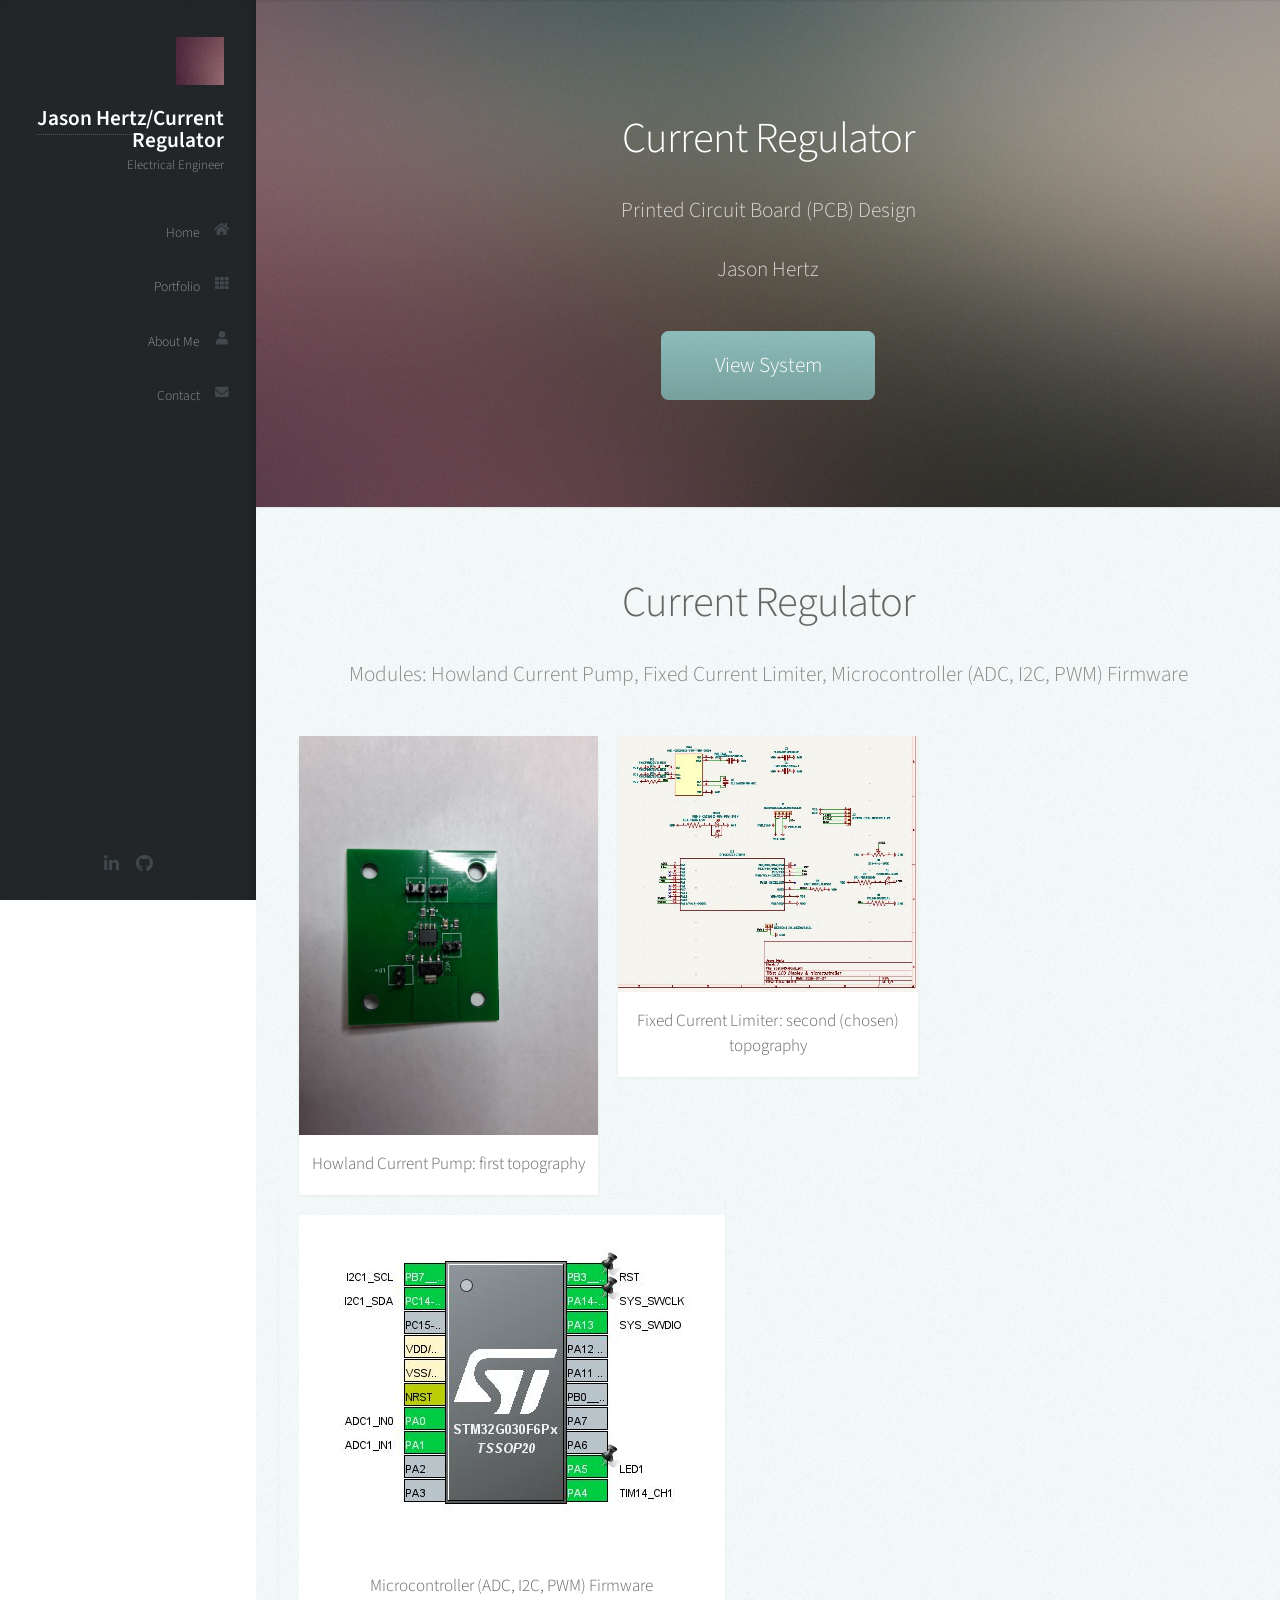
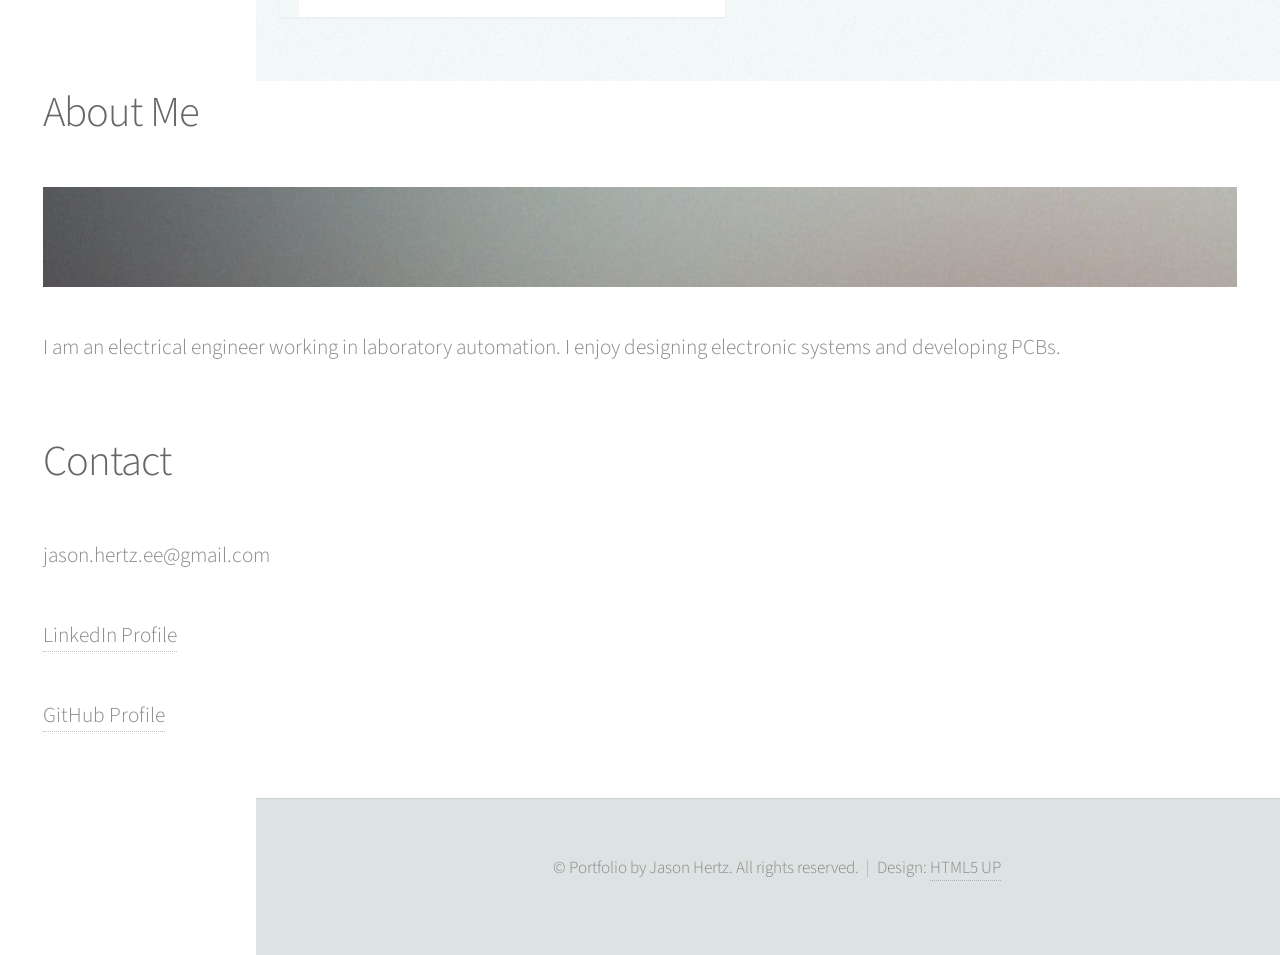
==== commit 195ddba3: "Revise portfolio section and update images Updated portfolio images and descriptions for clarity." ====
--- a/currentRegulatorIndex1.html
+++ b/currentRegulatorIndex1.html
@@ -6,7 +6,7 @@
 -->
 <html>
 	<head>
-		<title>Jason Hertz/LCD Display</title>
+		<title>Jason Hertz/Current Regulator</title>
 		<meta charset="utf-8" />
 		<meta name="viewport" content="width=device-width, initial-scale=1, user-scalable=no" />
 		<link rel="stylesheet" href="assets/css/main.css" />
@@ -81,9 +81,9 @@
 								<div class="col-4 col-12-mobile">
 									
 									<article class="item">
-										<a href="https://github.com/JasonHertzEE/JasonHertzEE.github.io/blob/main/images/lcd.JPG" class="image fit"><img src="images/lcd.JPG" alt="" /></a>
+										<a href="https://github.com/JasonHertzEE/JasonHertzEE.github.io/blob/main/images/currentPump1.jpg" class="image fit"><img src="images/currentPump1.jpg" alt="" /></a>
 										<header>
-											<h3>Howland Current Pump</h3>
+											<h3>Howland Current Pump: first topography</h3>
 										</header>
 									</article>
 									
@@ -93,7 +93,7 @@
 									<article class="item">
 										<a href="https://github.com/JasonHertzEE/JasonHertzEE.github.io/blob/main/images/lcd.JPG" class="image fit"><img src="images/lcd.JPG" alt="" /></a>
 										<header>
-											<h3>Fixed Current Limiter</h3>
+											<h3>Fixed Current Limiter: second (chosen) topography</h3>
 										</header>
 									</article>
 									
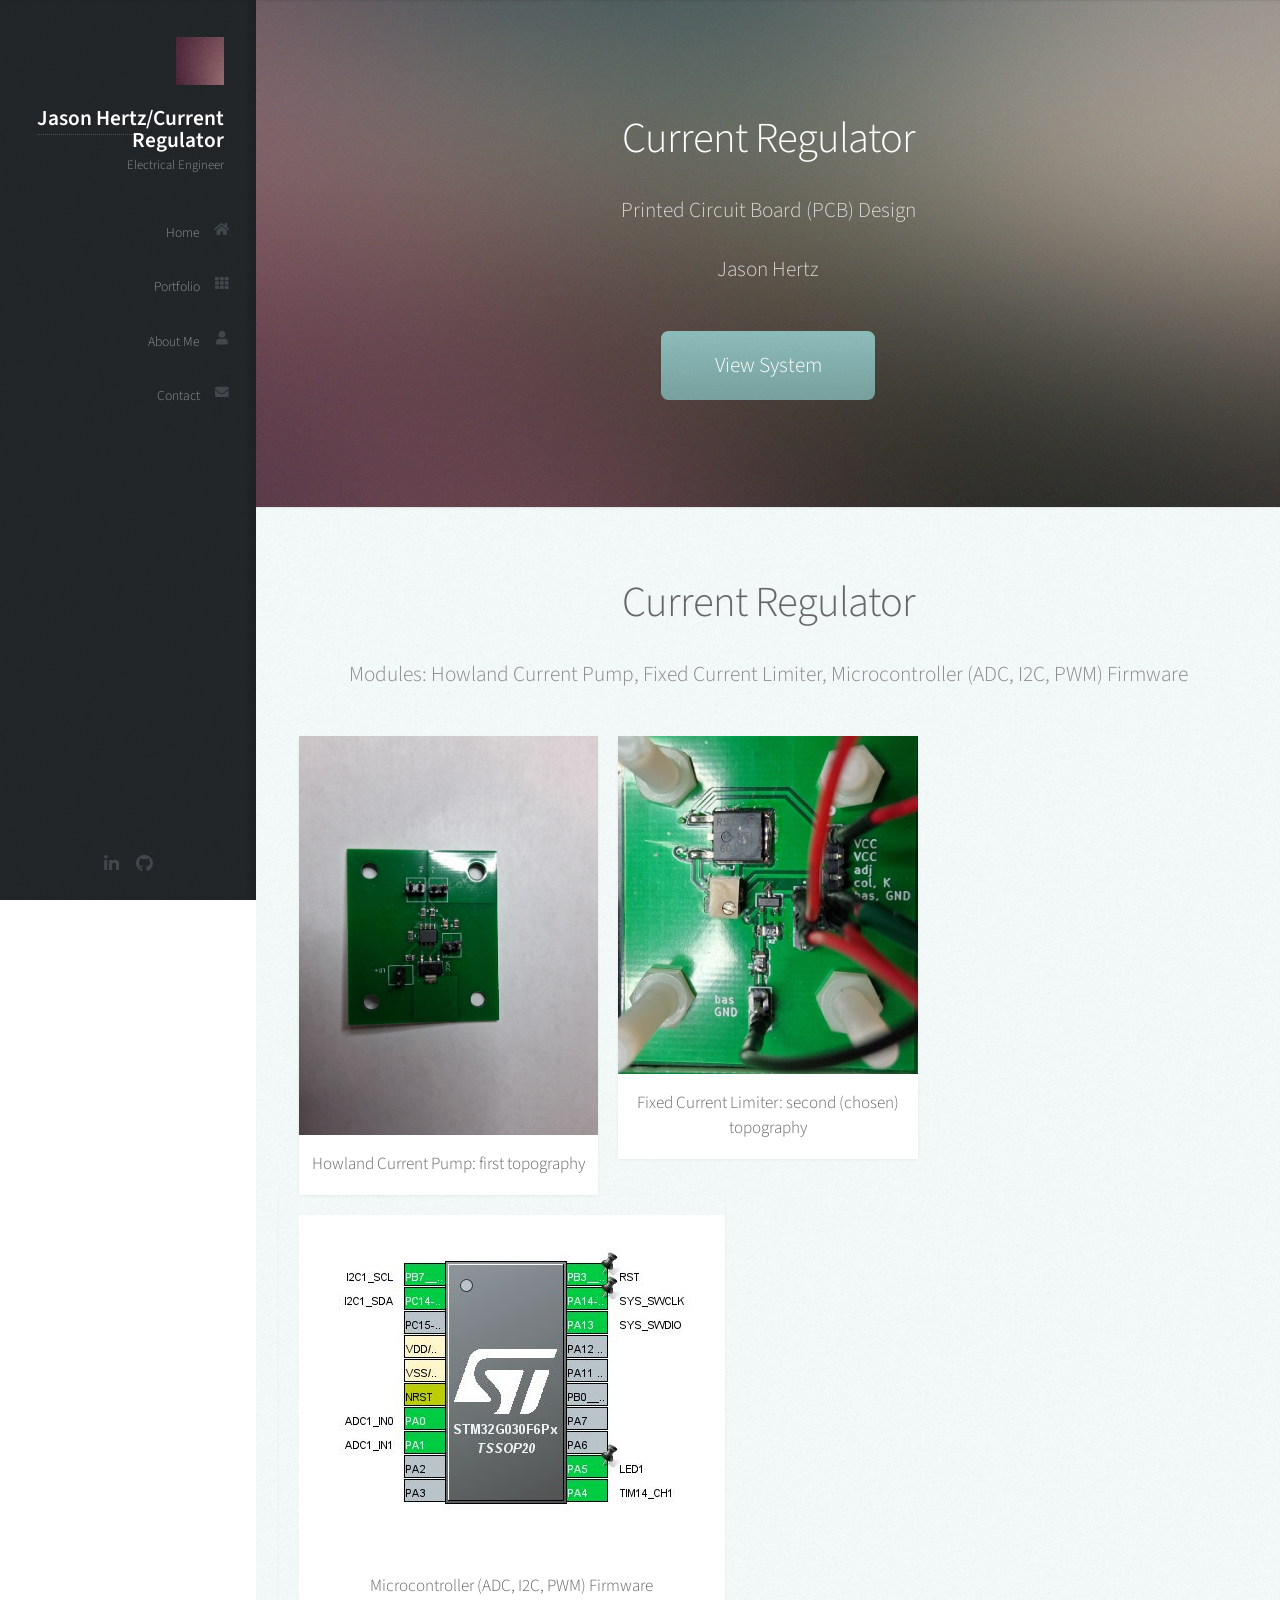
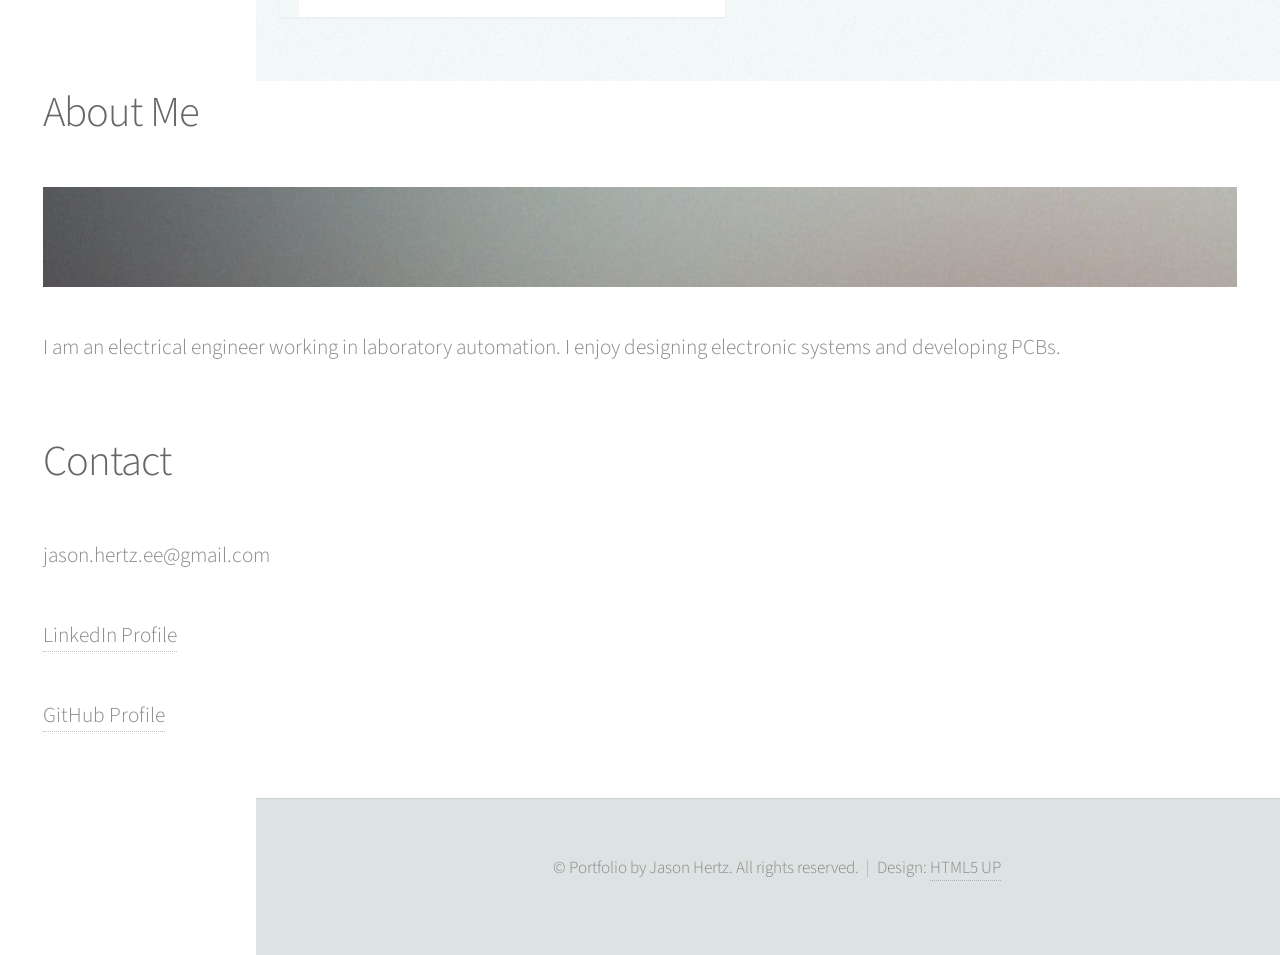
==== commit e8d46c64: "Update currentRegulatorIndex1.html" ====
--- a/currentRegulatorIndex1.html
+++ b/currentRegulatorIndex1.html
@@ -91,7 +91,7 @@
 								<div class="col-4 col-12-mobile">
 									
 									<article class="item">
-										<a href="https://github.com/JasonHertzEE/JasonHertzEE.github.io/blob/main/images/lcd.JPG" class="image fit"><img src="images/lcd.JPG" alt="" /></a>
+										<a href="https://github.com/JasonHertzEE/JasonHertzEE.github.io/blob/main/images/currentSW.jpg" class="image fit"><img src="images/currentSW.jpg" alt="" /></a>
 										<header>
 											<h3>Fixed Current Limiter: second (chosen) topography</h3>
 										</header>
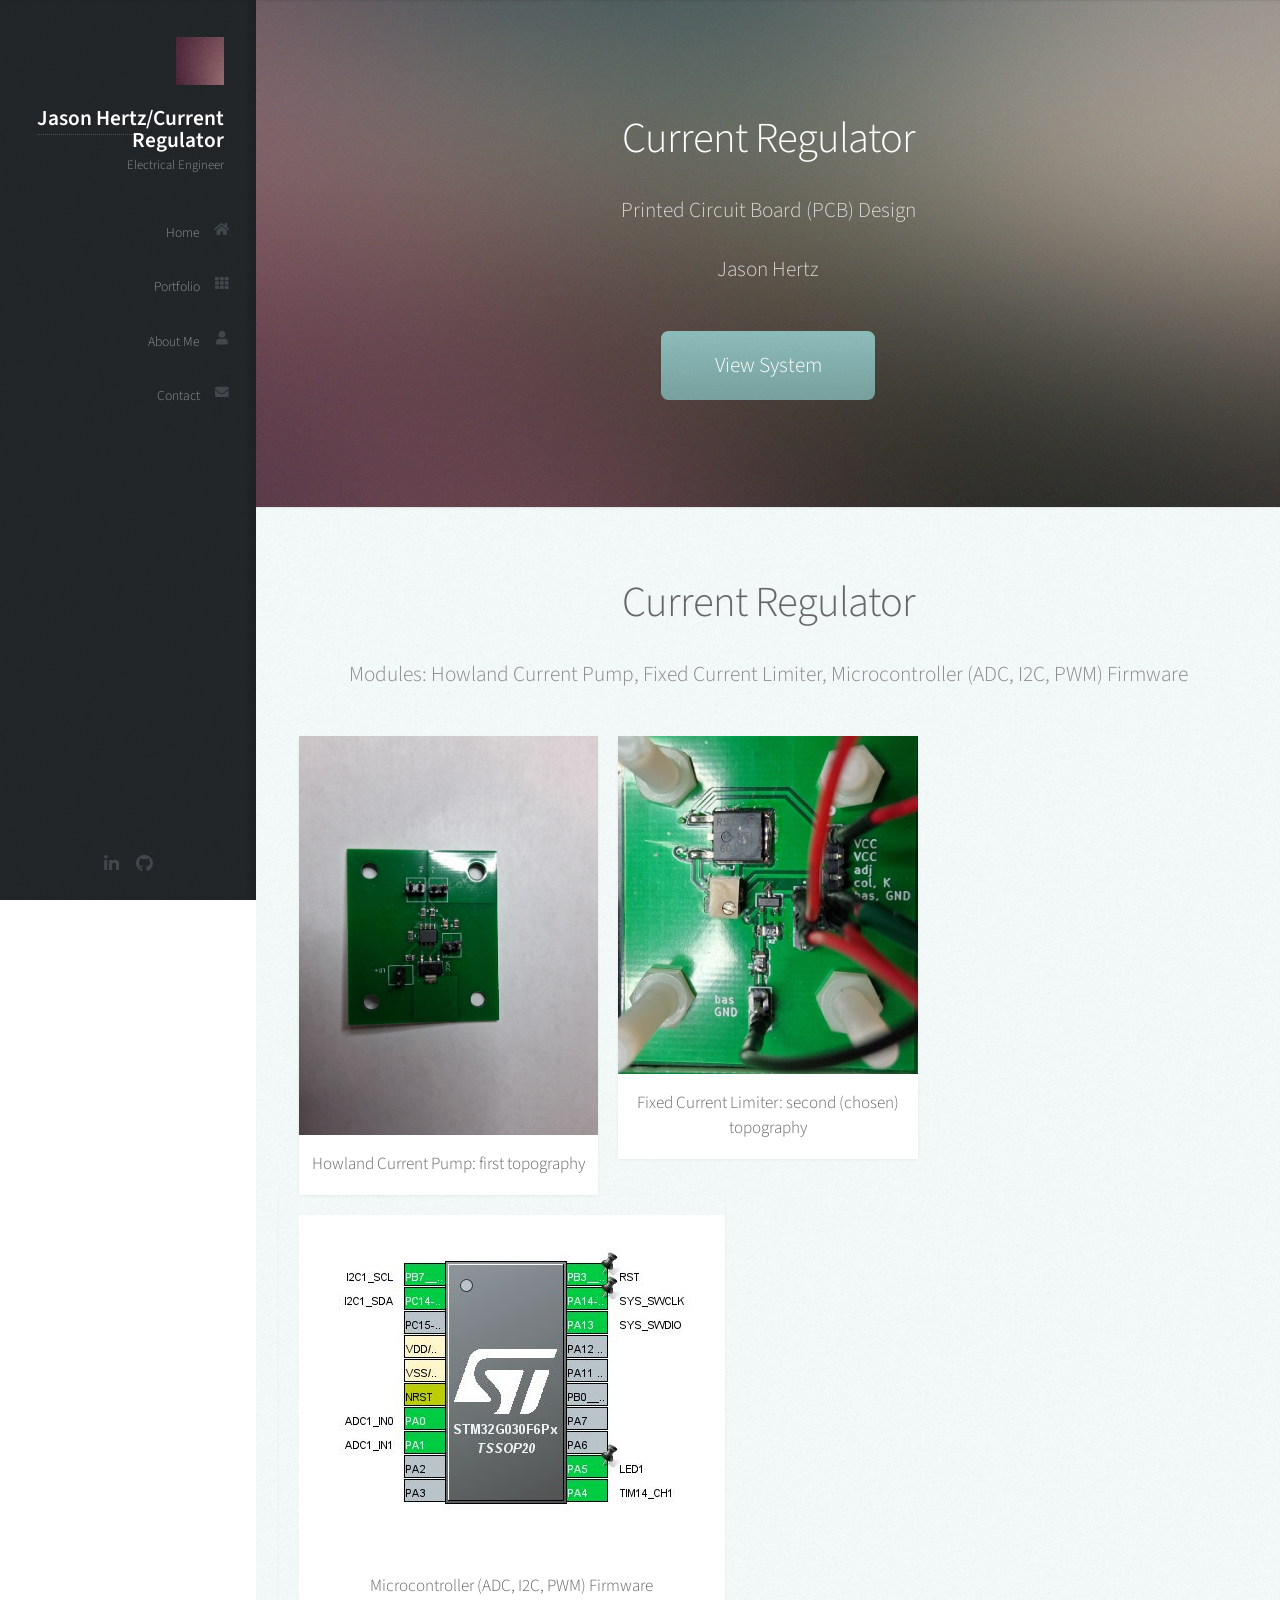
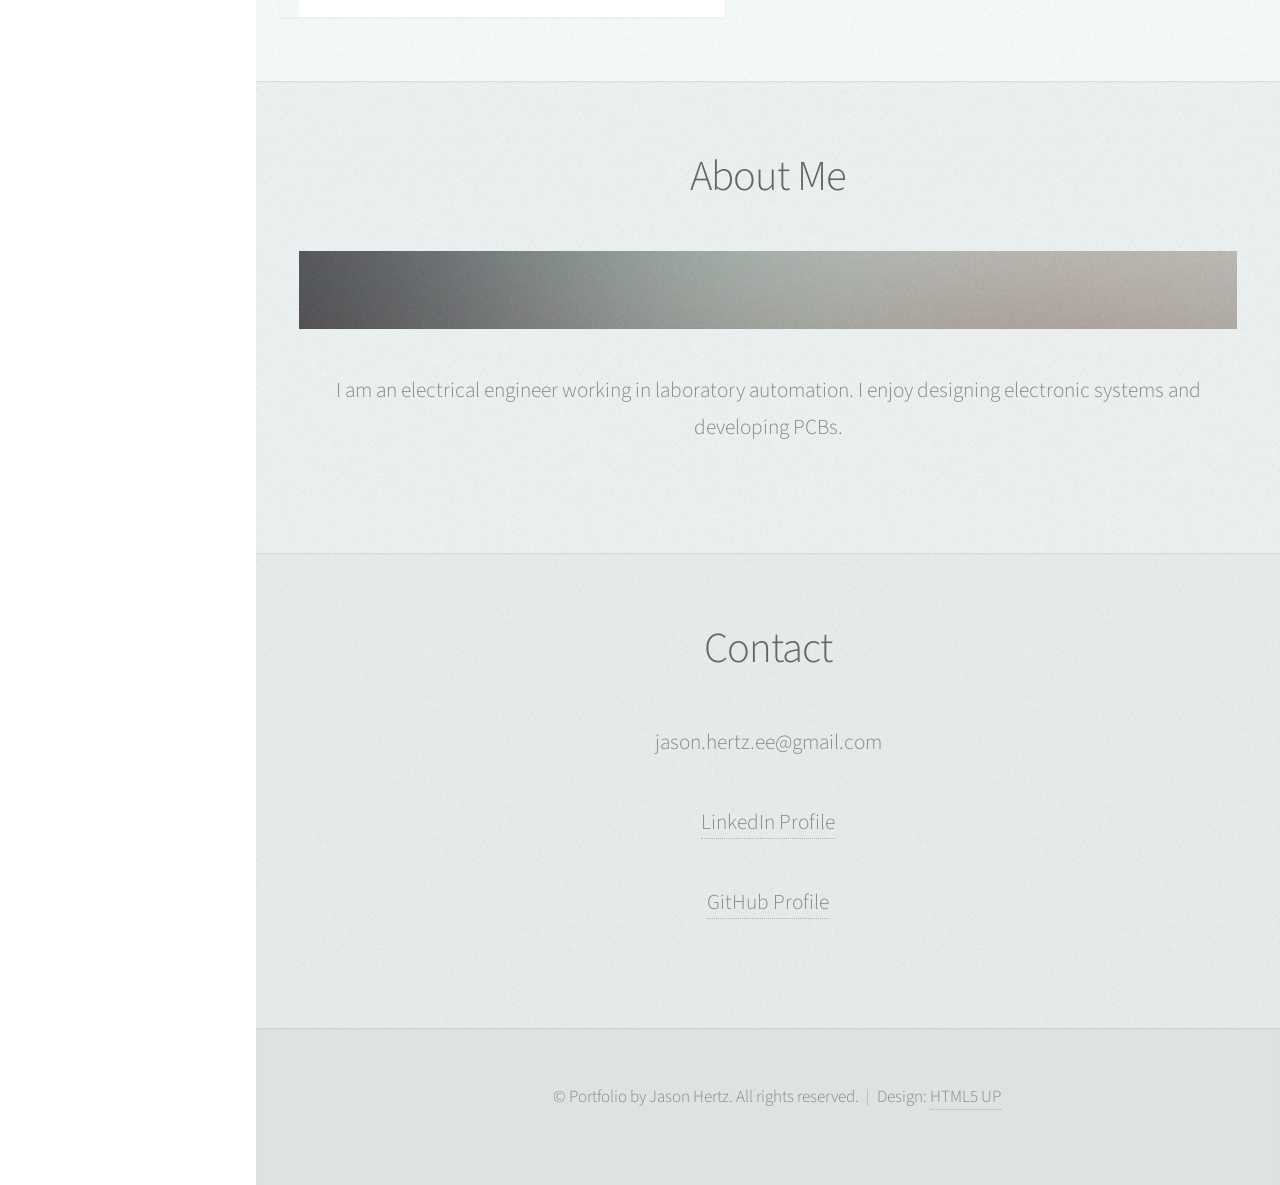
==== commit d1c6f16a: "Refactor HTML structure and content" ====
--- a/currentRegulatorIndex1.html
+++ b/currentRegulatorIndex1.html
@@ -111,7 +111,7 @@
 									
 								</div>
 								
-							</div>
+							
 
 						</div>
 					</section>
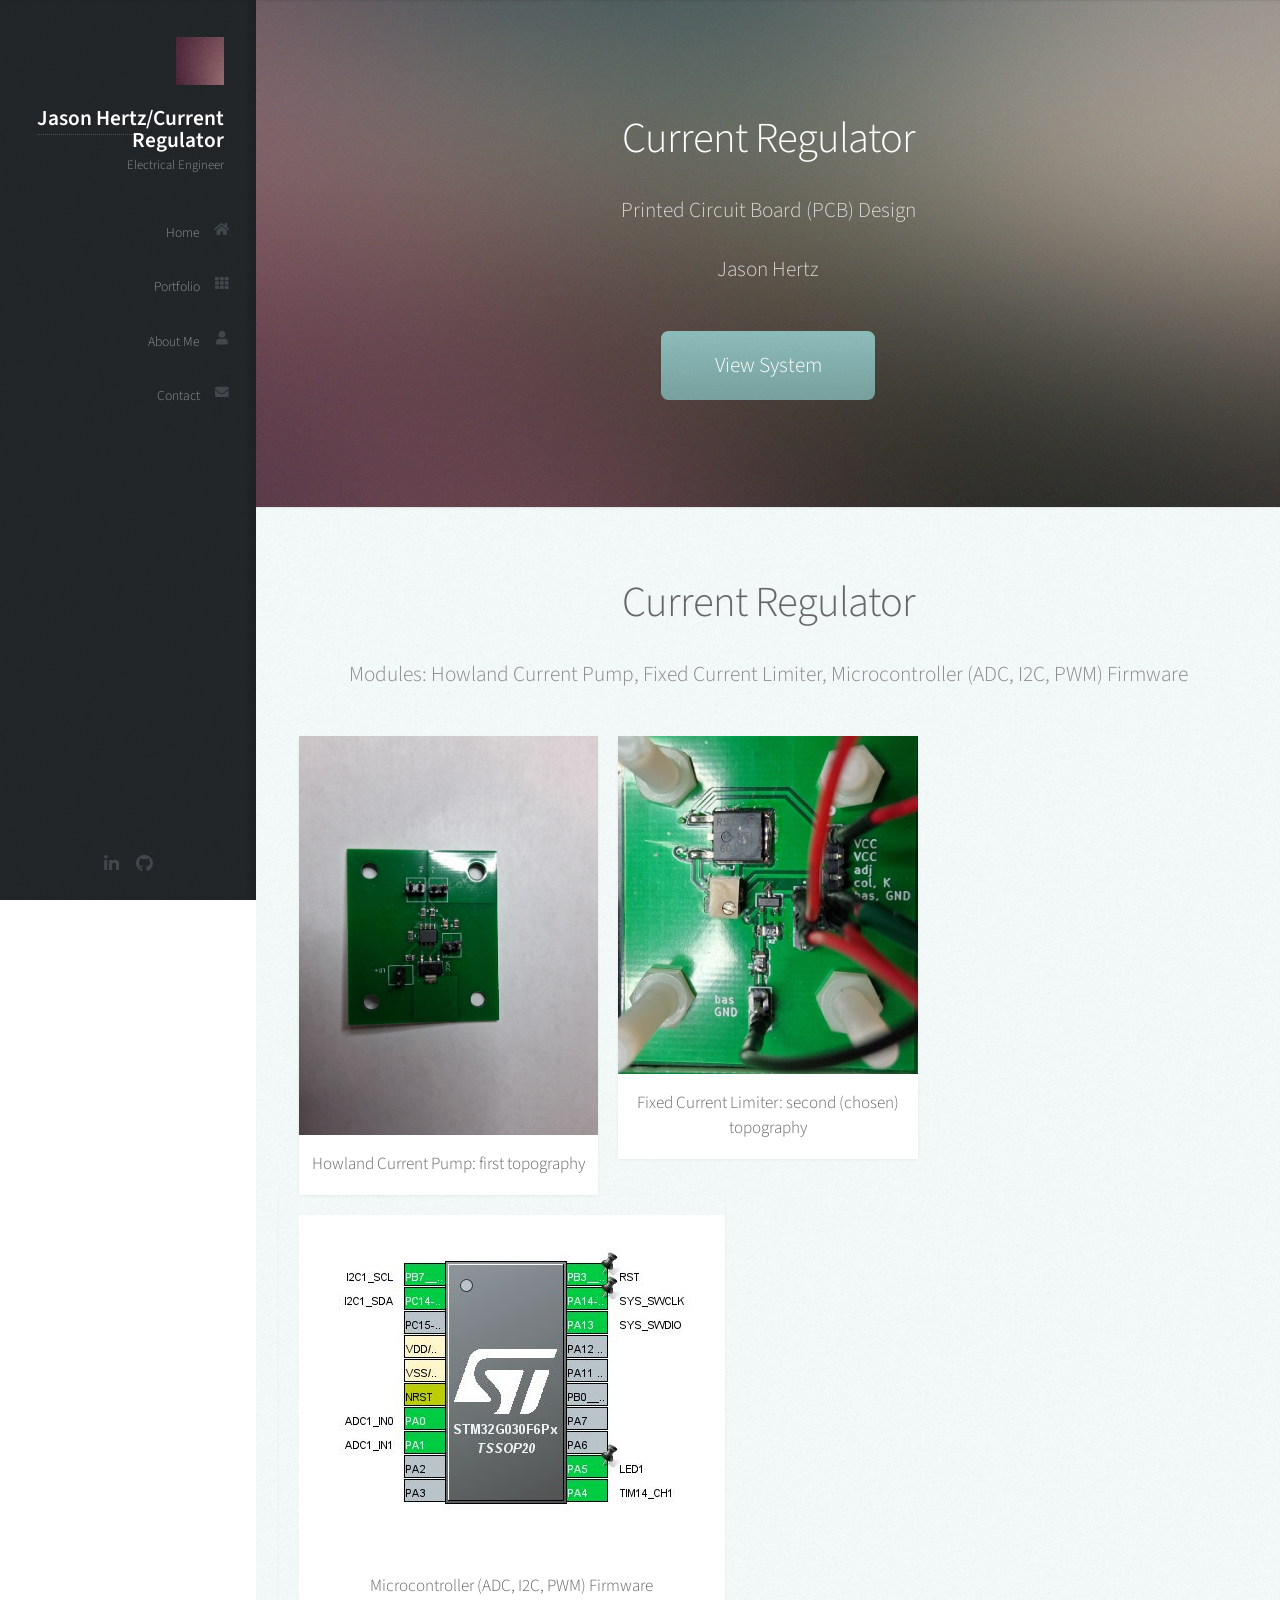
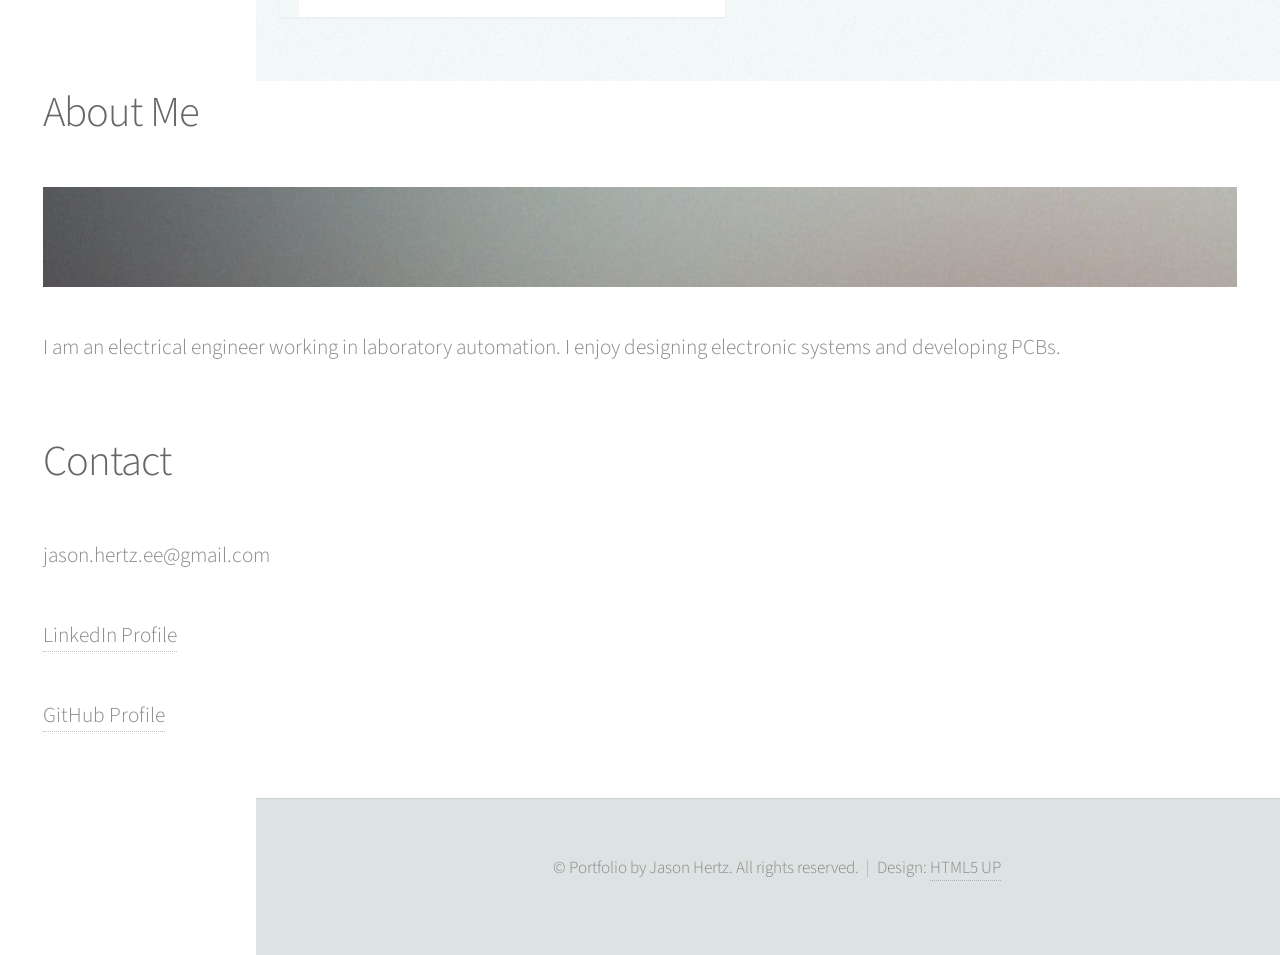
==== commit 76a6cb3a: "Refactor currentRegulatorIndex1.html structure" ====
--- a/currentRegulatorIndex1.html
+++ b/currentRegulatorIndex1.html
@@ -108,11 +108,8 @@
 											<h3>Microcontroller (ADC, I2C, PWM) Firmware</h3>
 										</header>
 									</article>
-									
 								</div>
-								
-							
-
+							</div>
 						</div>
 					</section>
 
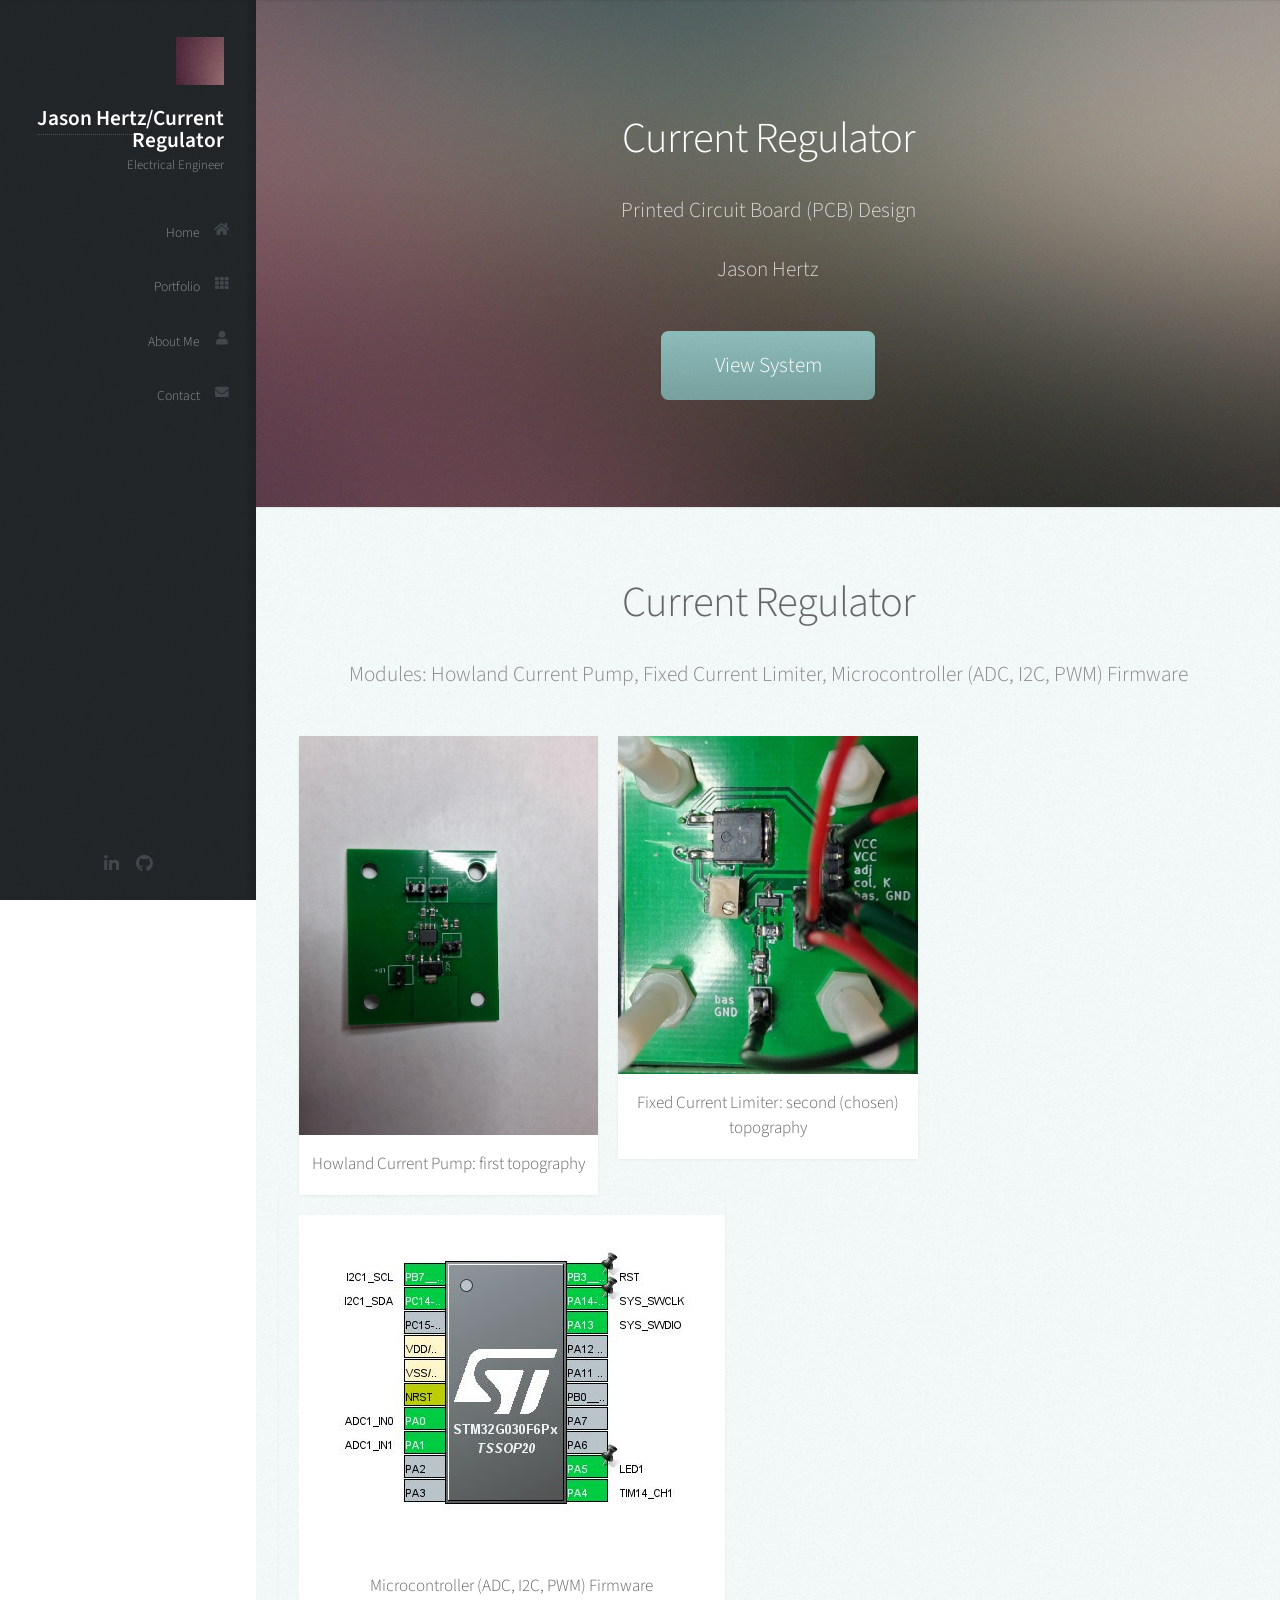
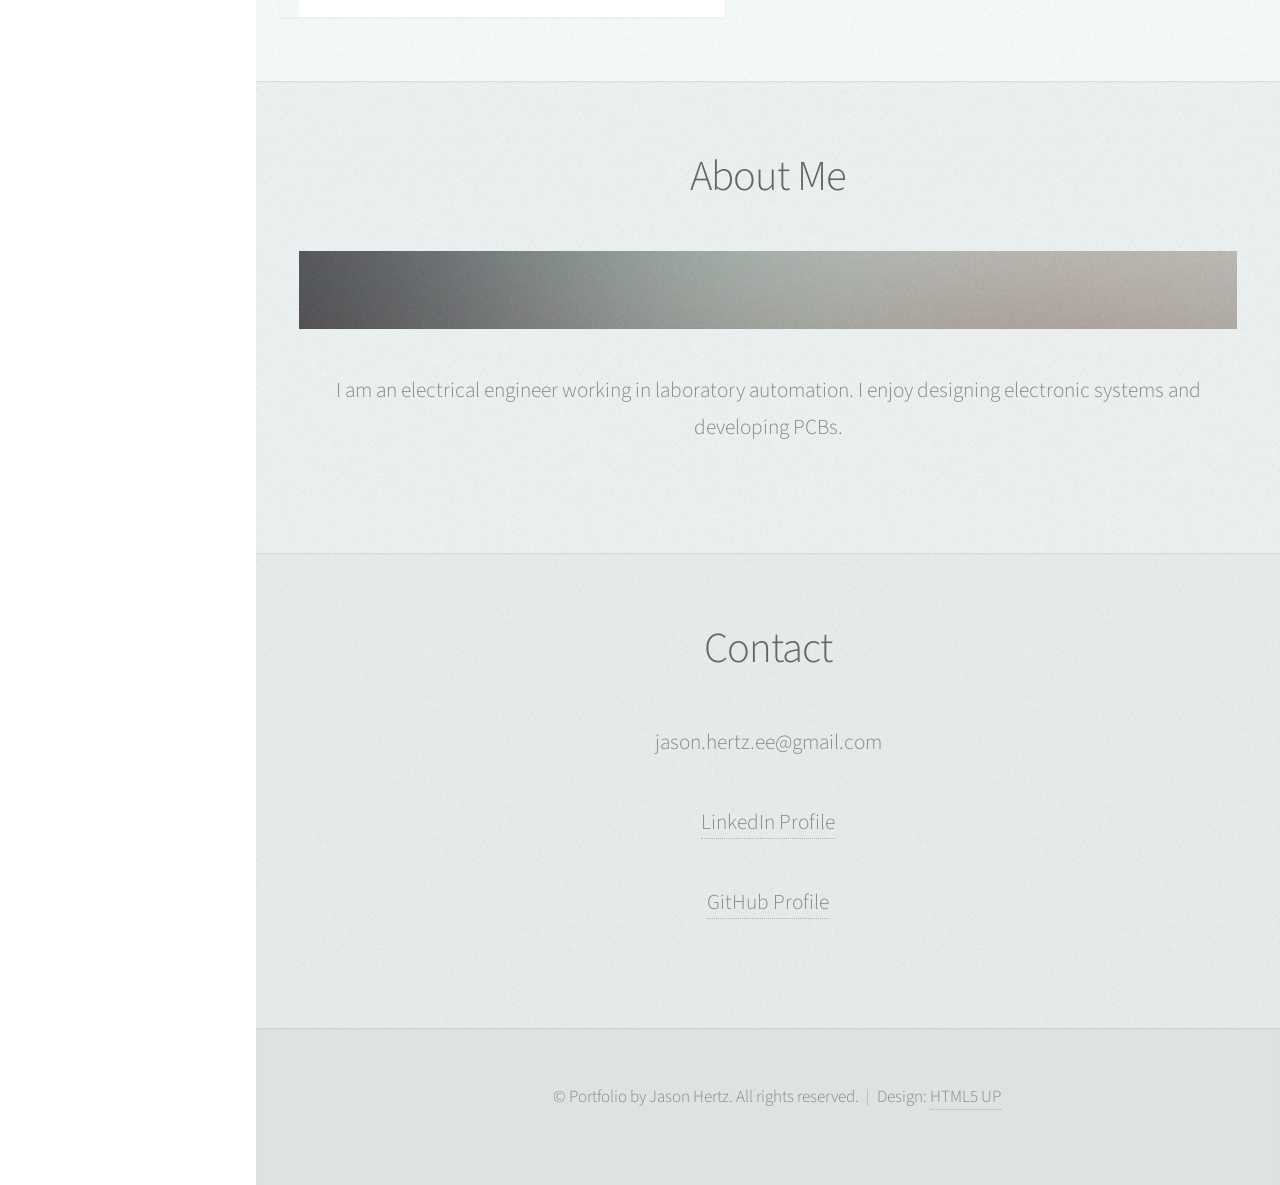
==== commit b3cdb2b9: "Replace HTML content with updated structure" ====
--- a/currentRegulatorIndex1.html
+++ b/currentRegulatorIndex1.html
@@ -109,7 +109,8 @@
 										</header>
 									</article>
 								</div>
-							</div>
+
+								
 						</div>
 					</section>
 
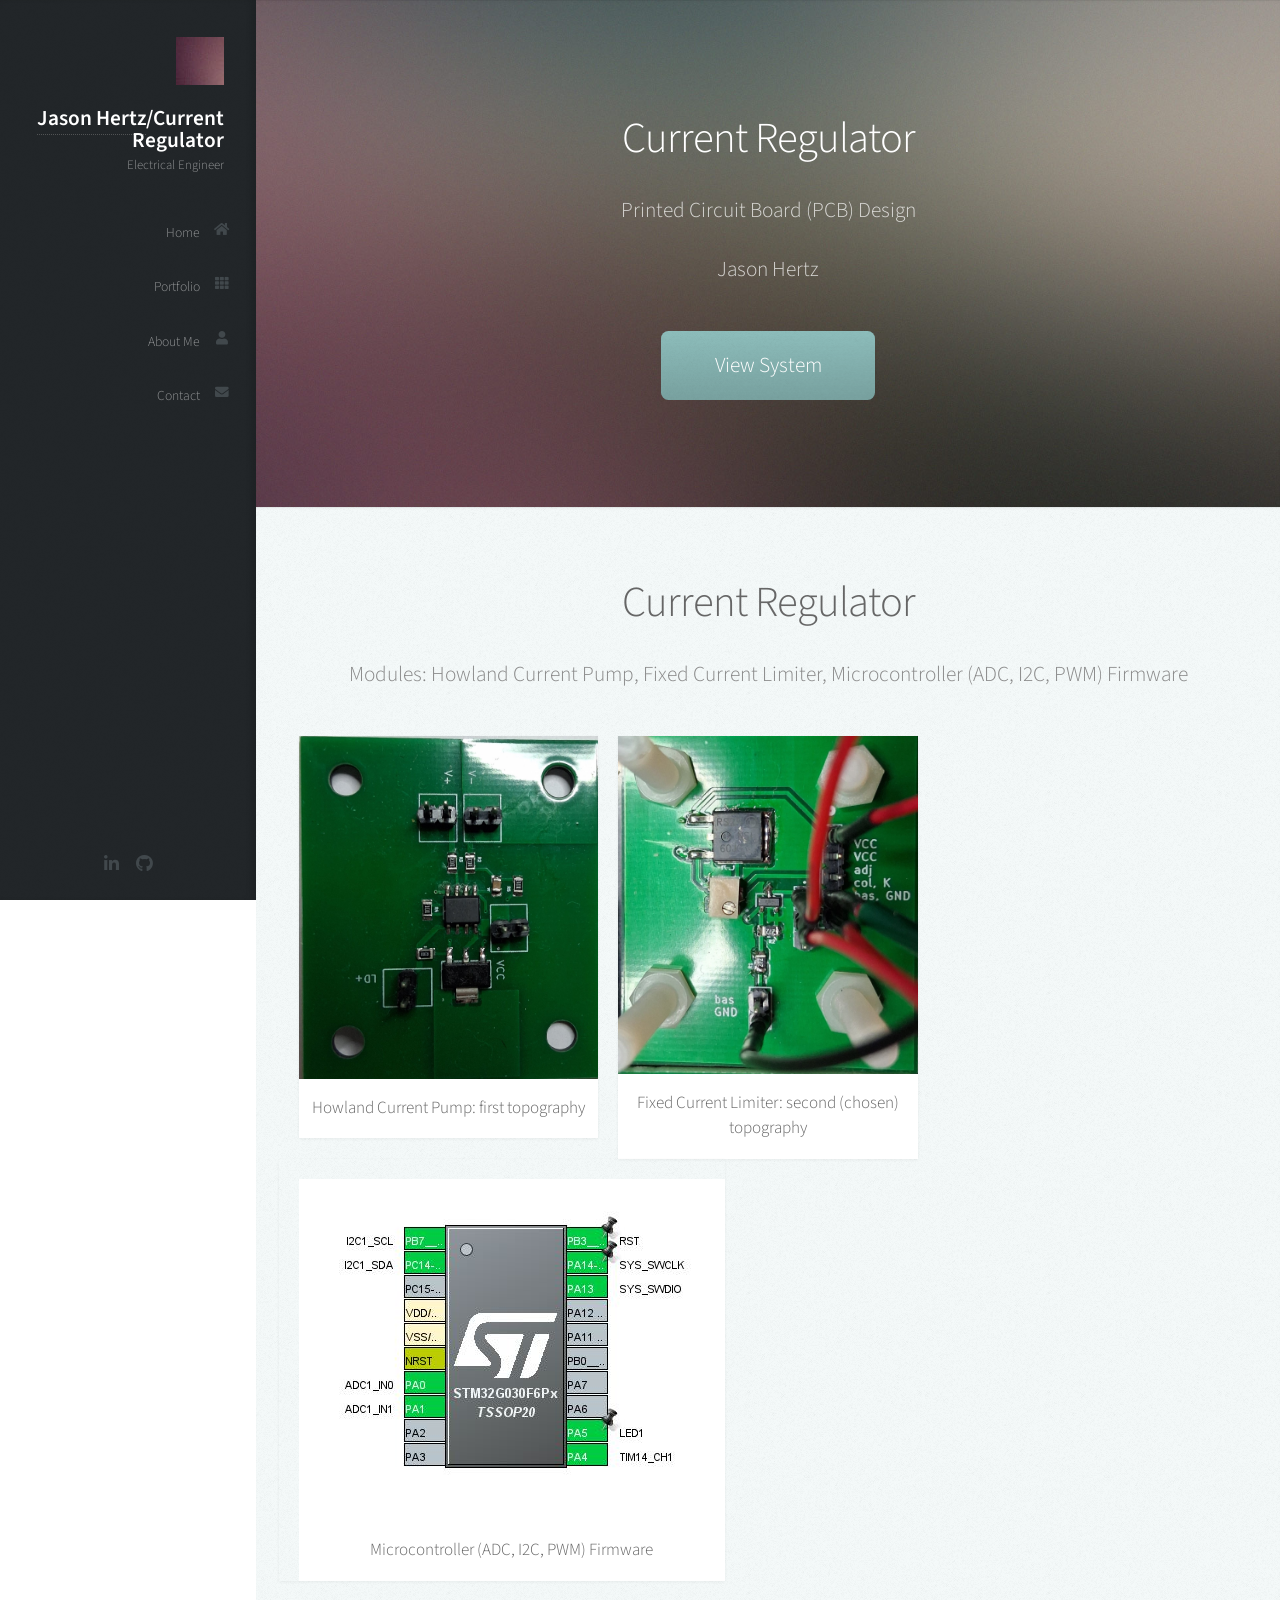
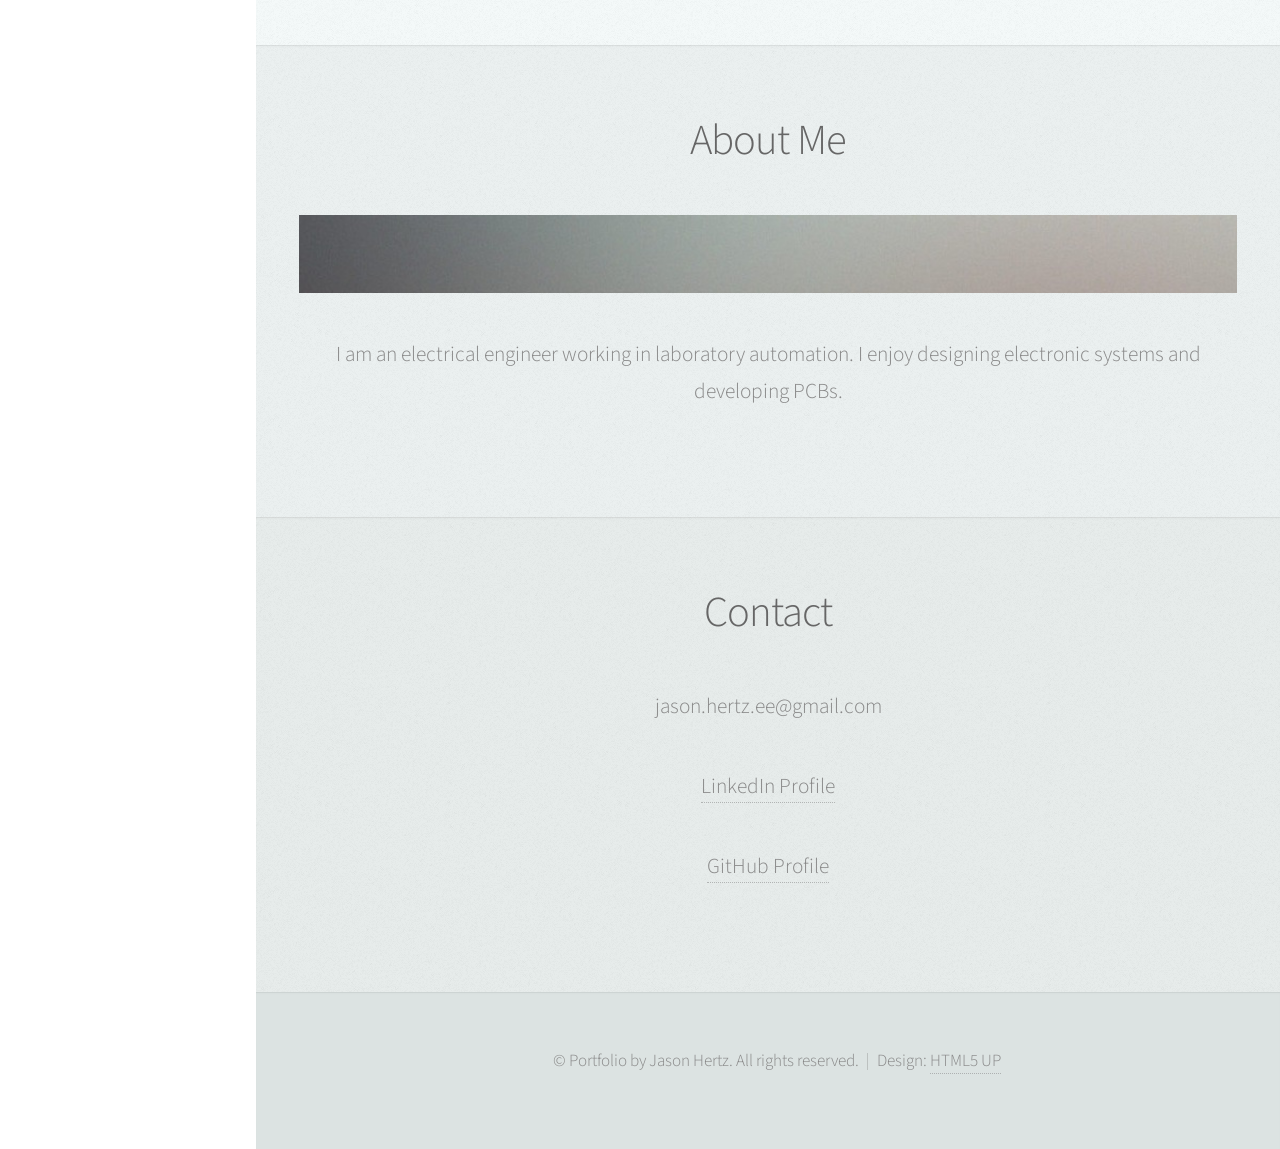
==== commit b2dc7fb1: "Refactor HTML structure and update content" ====
--- a/currentRegulatorIndex1.html
+++ b/currentRegulatorIndex1.html
@@ -81,7 +81,7 @@
 								<div class="col-4 col-12-mobile">
 									
 									<article class="item">
-										<a href="https://github.com/JasonHertzEE/JasonHertzEE.github.io/blob/main/images/currentPump1.jpg" class="image fit"><img src="images/currentPump1.jpg" alt="" /></a>
+										<a href="https://github.com/JasonHertzEE/JasonHertzEE.github.io/blob/main/images/currentPump1a.jpg" class="image fit"><img src="images/currentPump1a.jpg" alt="" /></a>
 										<header>
 											<h3>Howland Current Pump: first topography</h3>
 										</header>
